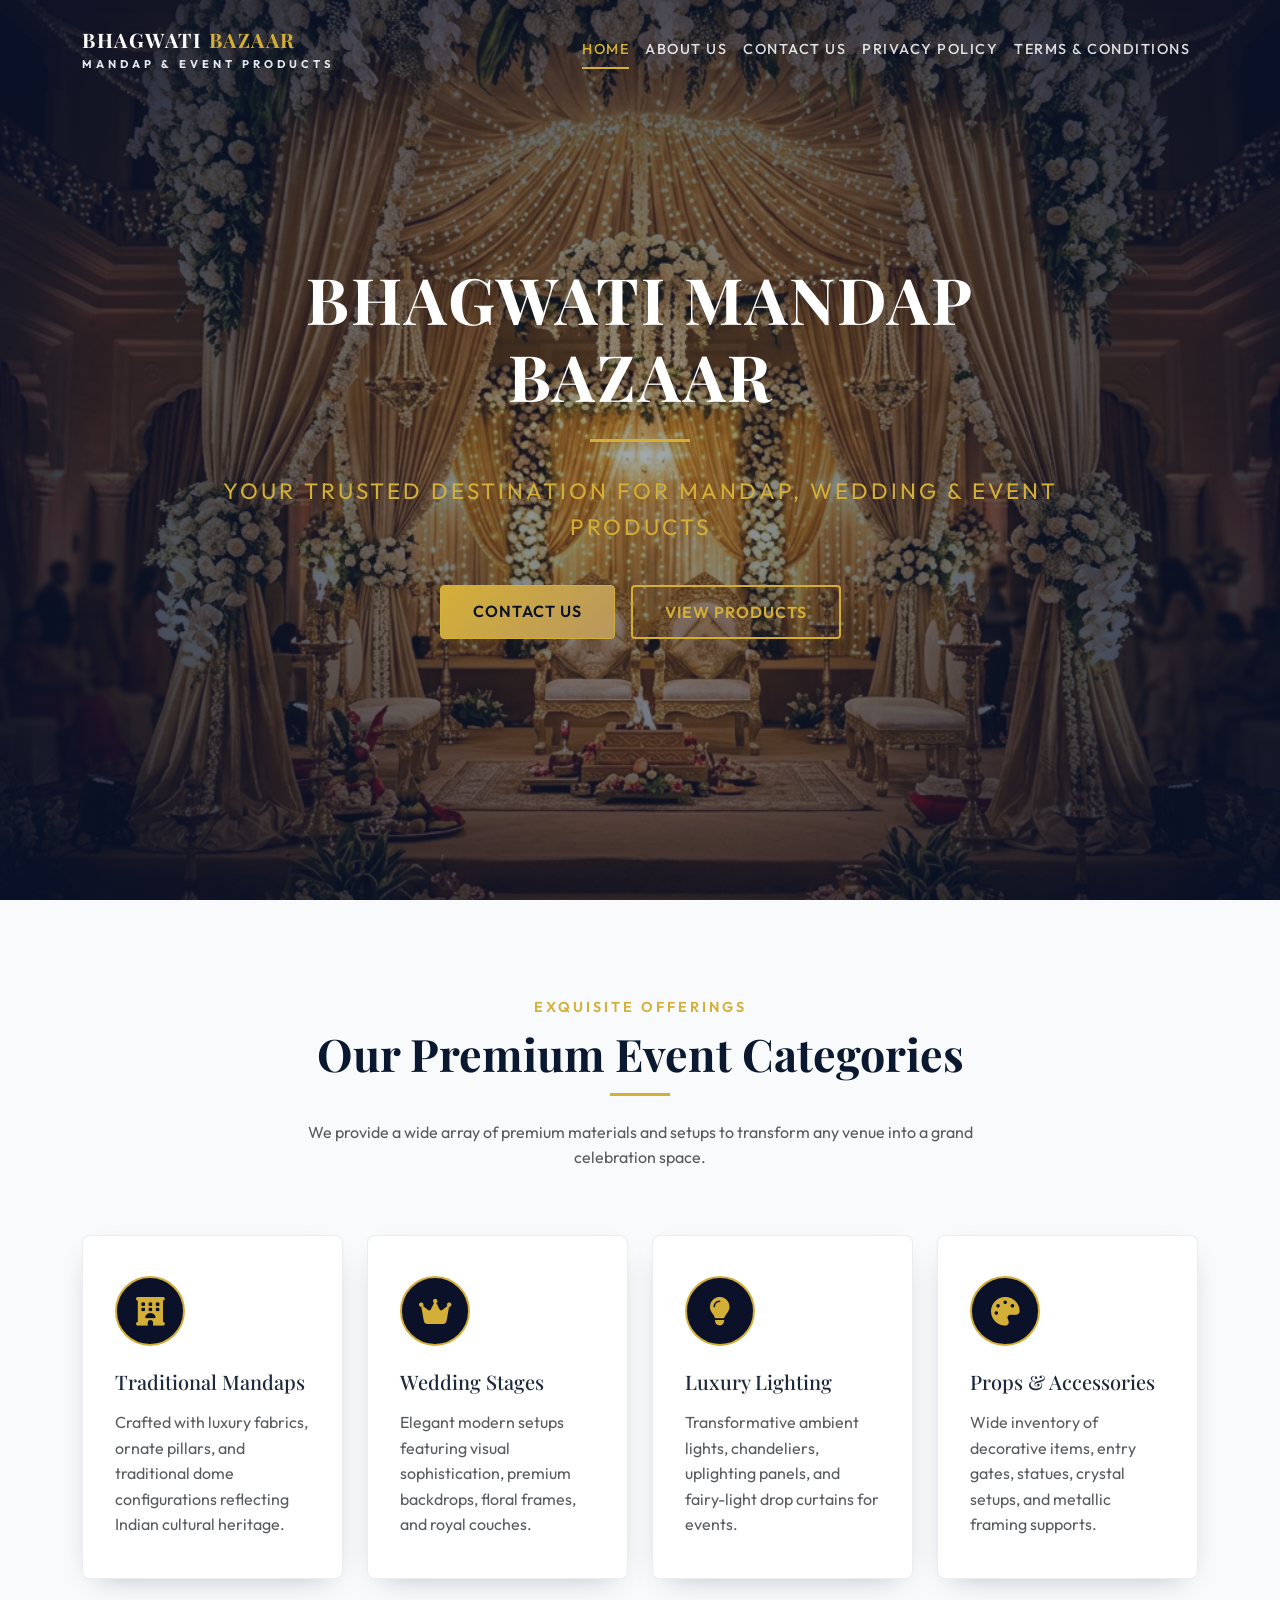
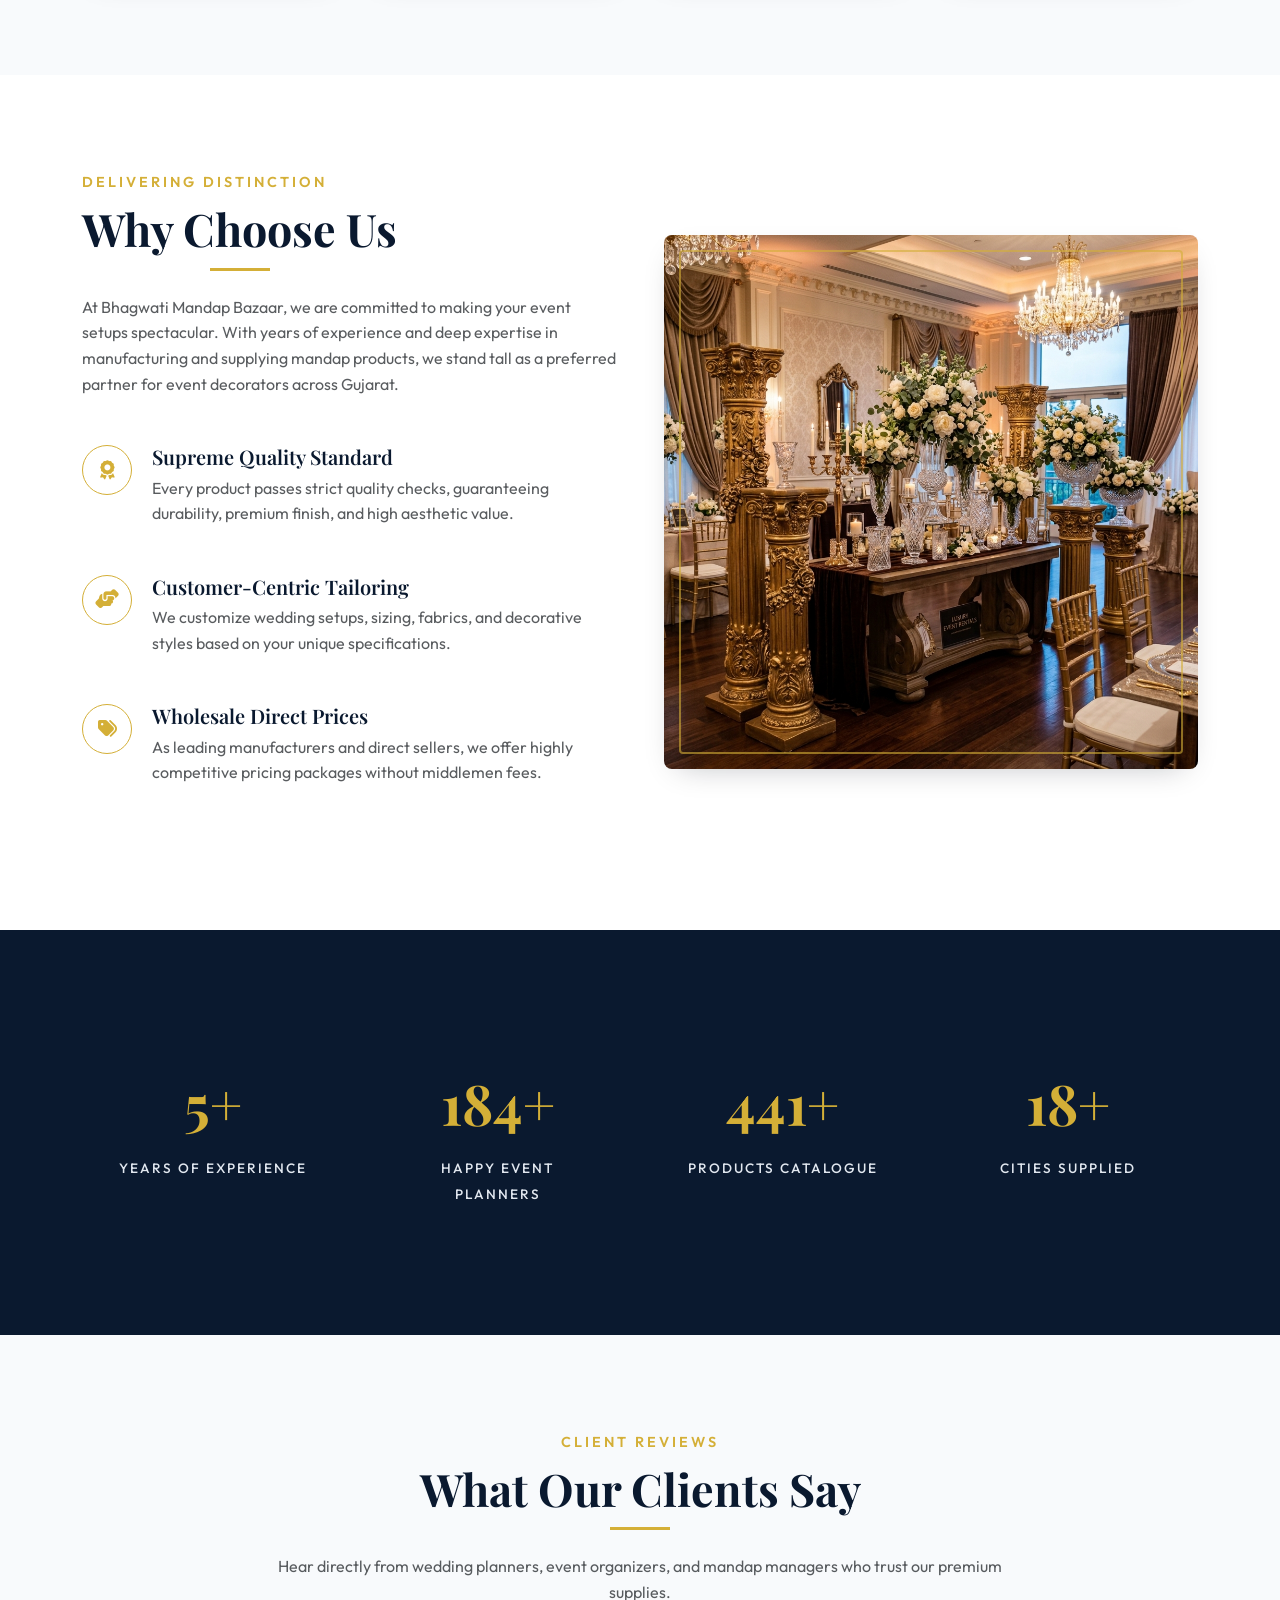
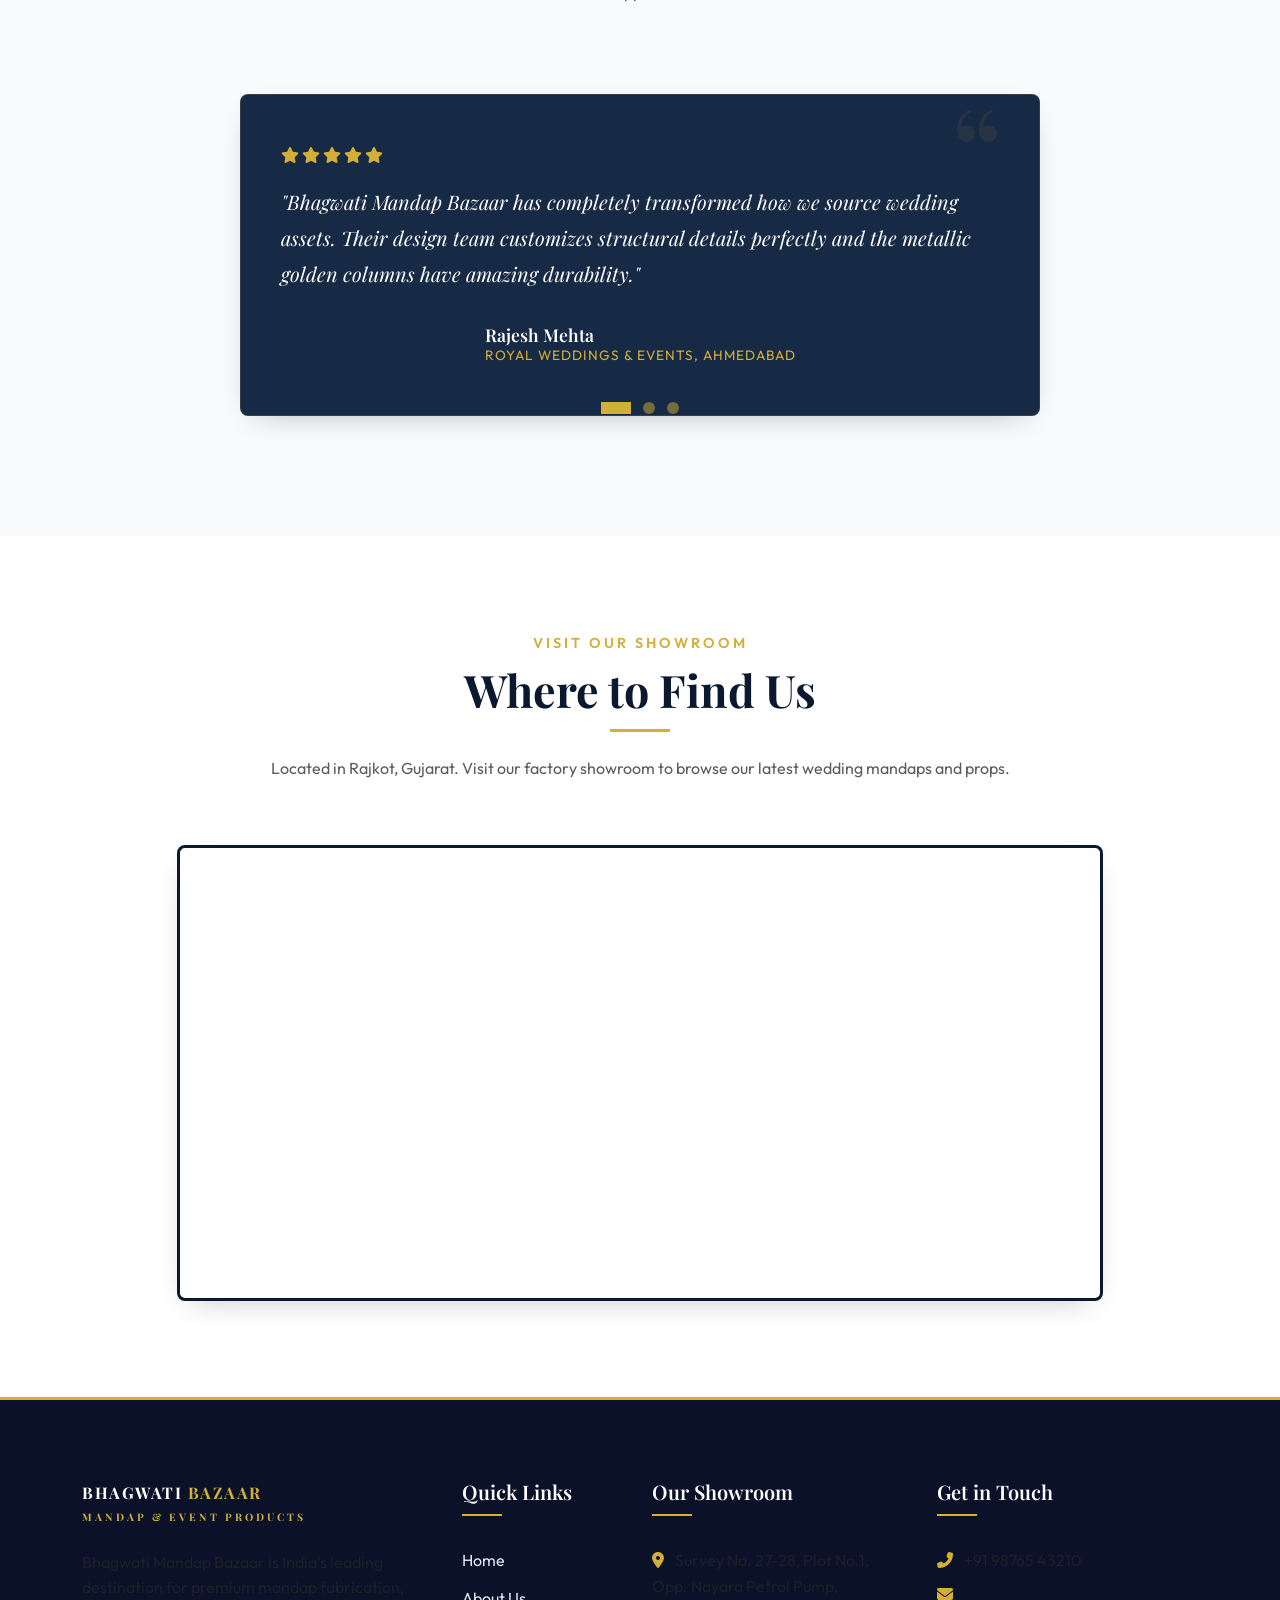
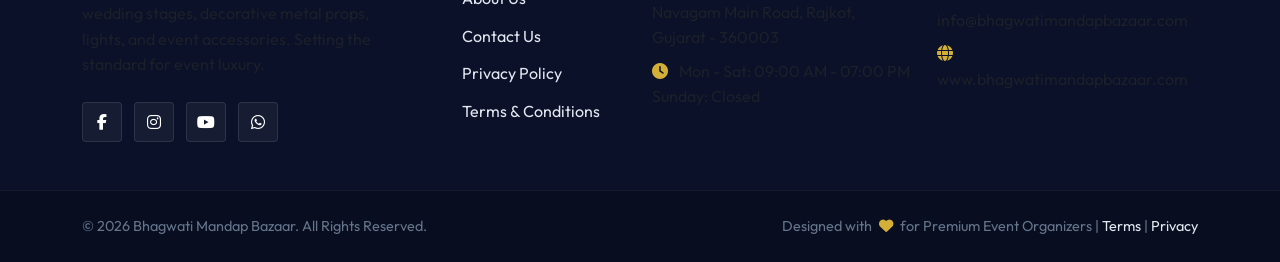
==== bhagwati mandap bazaar/index.html @ b81b3d20 "Add files via upload" ====
<!DOCTYPE html>
<html lang="en">
<head>
    <meta charset="UTF-8">
    <meta name="viewport" content="width=device-width, initial-scale=1.0">
    <title>Bhagwati Mandap Bazaar | Premium Wedding & Event Products</title>
    <meta name="description" content="Bhagwati Mandap Bazaar is your trusted destination in Rajkot, Gujarat for premium traditional mandaps, wedding decoration items, stages, lights, and event props.">
    <meta name="keywords" content="Bhagwati Mandap Bazaar, Wedding Mandap Rajkot, Event Decoration Products, Wedding Props Wholesale, Mandap Bazaar Rajkot">
    
    <!-- Open Graph / Facebook -->
    <meta property="og:type" content="website">
    <meta property="og:url" content="https://bhagwatimandapbazaar.com/">
    <meta property="og:title" content="Bhagwati Mandap Bazaar | Premium Wedding & Event Products">
    <meta property="og:description" content="Explore high-quality mandap setups, decorative event props, and lights. Delivering trust and luxury event equipment since 2011.">
    <meta property="og:image" content="images/hero-bg.png">

    <!-- Twitter -->
    <meta property="twitter:card" content="summary_large_image">
    <meta property="twitter:title" content="Bhagwati Mandap Bazaar | Premium Wedding & Event Products">
    <meta property="twitter:description" content="Explore high-quality mandap setups, decorative event props, and lights. Delivering trust and luxury event equipment.">
    <meta property="twitter:image" content="images/hero-bg.png">

    <!-- Bootstrap 5 CSS -->
    <link href="https://cdn.jsdelivr.net/npm/bootstrap@5.3.2/dist/css/bootstrap.min.css" rel="stylesheet">
    <!-- Font Awesome Icons -->
    <link href="https://cdnjs.cloudflare.com/ajax/libs/font-awesome/6.4.2/css/all.min.css" rel="stylesheet">
    <!-- Custom CSS -->
    <link href="css/style.css" rel="stylesheet">
</head>
<body>

    <!-- Header Navigation -->
    <nav class="navbar navbar-expand-lg navbar-dark fixed-top">
        <div class="container">
            <a class="navbar-brand" href="index.html">
                BHAGWATI<span> BAZAAR</span>
                <span class="logo-sub">Mandap & Event Products</span>
            </a>
            <button class="navbar-toggler" type="button" data-bs-toggle="collapse" data-bs-target="#mainNavbar" aria-controls="mainNavbar" aria-expanded="false" aria-label="Toggle navigation">
                <span class="navbar-toggler-icon"></span>
            </button>
            <div class="collapse navbar-collapse" id="mainNavbar">
                <ul class="navbar-nav ms-auto mb-2 mb-lg-0">
                    <li class="nav-item">
                        <a class="nav-link active" href="index.html">Home</a>
                    </li>
                    <li class="nav-item">
                        <a class="nav-link" href="about.html">About Us</a>
                    </li>
                    <li class="nav-item">
                        <a class="nav-link" href="contact.html">Contact Us</a>
                    </li>
                    <li class="nav-item">
                        <a class="nav-link" href="privacy-policy.html">Privacy Policy</a>
                    </li>
                    <li class="nav-item">
                        <a class="nav-link" href="terms.html">Terms & Conditions</a>
                    </li>
                </ul>
            </div>
        </div>
    </nav>

    <!-- Hero Banner Section -->
    <section class="hero-section text-center text-white">
        <div class="hero-overlay"></div>
        <div class="container">
            <div class="row justify-content-center">
                <div class="col-lg-10 animate-on-scroll">
                    <h1 class="hero-title">BHAGWATI MANDAP BAZAAR</h1>
                    <div class="hero-divider"></div>
                    <p class="hero-subtitle">Your Trusted Destination for Mandap, Wedding & Event Products</p>
                    <div class="d-flex flex-column flex-sm-row justify-content-center gap-3">
                        <a href="contact.html" class="btn btn-gold">CONTACT US</a>
                        <a href="#features" class="btn btn-outline-gold">VIEW PRODUCTS</a>
                    </div>
                </div>
            </div>
        </div>
    </section>

    <!-- Features Section -->
    <section id="features" class="py-5 bg-light-custom">
        <div class="container py-5">
            <div class="text-center section-title-wrapper animate-on-scroll">
                <span class="section-subtitle">Exquisite Offerings</span>
                <h2 class="section-title">Our Premium Event Categories</h2>
                <p class="text-muted col-md-8 mx-auto mt-2">We provide a wide array of premium materials and setups to transform any venue into a grand celebration space.</p>
            </div>
            
            <div class="row g-4">
                <div class="col-md-6 col-lg-3 animate-on-scroll delay-100">
                    <div class="premium-card">
                        <div class="card-icon">
                            <i class="fa-solid fa-hotel"></i>
                        </div>
                        <h4 class="h5 mb-3 text-navy-deep">Traditional Mandaps</h4>
                        <p class="text-muted mb-0">Crafted with luxury fabrics, ornate pillars, and traditional dome configurations reflecting Indian cultural heritage.</p>
                    </div>
                </div>
                <div class="col-md-6 col-lg-3 animate-on-scroll delay-200">
                    <div class="premium-card">
                        <div class="card-icon">
                            <i class="fa-solid fa-crown"></i>
                        </div>
                        <h4 class="h5 mb-3 text-navy-deep">Wedding Stages</h4>
                        <p class="text-muted mb-0">Elegant modern setups featuring visual sophistication, premium backdrops, floral frames, and royal couches.</p>
                    </div>
                </div>
                <div class="col-md-6 col-lg-3 animate-on-scroll delay-300">
                    <div class="premium-card">
                        <div class="card-icon">
                            <i class="fa-solid fa-lightbulb"></i>
                        </div>
                        <h4 class="h5 mb-3 text-navy-deep">Luxury Lighting</h4>
                        <p class="text-muted mb-0">Transformative ambient lights, chandeliers, uplighting panels, and fairy-light drop curtains for events.</p>
                    </div>
                </div>
                <div class="col-md-6 col-lg-3 animate-on-scroll delay-400">
                    <div class="premium-card">
                        <div class="card-icon">
                            <i class="fa-solid fa-palette"></i>
                        </div>
                        <h4 class="h5 mb-3 text-navy-deep">Props & Accessories</h4>
                        <p class="text-muted mb-0">Wide inventory of decorative items, entry gates, statues, crystal setups, and metallic framing supports.</p>
                    </div>
                </div>
            </div>
        </div>
    </section>

    <!-- Why Choose Us Section -->
    <section class="py-5 bg-white">
        <div class="container py-5">
            <div class="row align-items-center g-5">
                <div class="col-lg-6 animate-on-scroll">
                    <span class="section-subtitle text-start">Delivering Distinction</span>
                    <h2 class="section-title text-start mb-4">Why Choose Us</h2>
                    <p class="text-muted mb-5">At Bhagwati Mandap Bazaar, we are committed to making your event setups spectacular. With years of experience and deep expertise in manufacturing and supplying mandap products, we stand tall as a preferred partner for event decorators across Gujarat.</p>
                    
                    <div class="why-choose-item">
                        <div class="why-choose-icon">
                            <i class="fa-solid fa-award"></i>
                        </div>
                        <div class="why-choose-text">
                            <h4>Supreme Quality Standard</h4>
                            <p class="text-muted">Every product passes strict quality checks, guaranteeing durability, premium finish, and high aesthetic value.</p>
                        </div>
                    </div>
                    
                    <div class="why-choose-item">
                        <div class="why-choose-icon">
                            <i class="fa-solid fa-handshake-angle"></i>
                        </div>
                        <div class="why-choose-text">
                            <h4>Customer-Centric Tailoring</h4>
                            <p class="text-muted">We customize wedding setups, sizing, fabrics, and decorative styles based on your unique specifications.</p>
                        </div>
                    </div>
                    
                    <div class="why-choose-item">
                        <div class="why-choose-icon">
                            <i class="fa-solid fa-tags"></i>
                        </div>
                        <div class="why-choose-text">
                            <h4>Wholesale Direct Prices</h4>
                            <p class="text-muted">As leading manufacturers and direct sellers, we offer highly competitive pricing packages without middlemen fees.</p>
                        </div>
                    </div>
                </div>
                
                <div class="col-lg-6 animate-on-scroll delay-200">
                    <div class="img-frame">
                        <img src="images/choose-us.png" alt="Premium Event Setup Collection" class="img-fluid w-100">
                    </div>
                </div>
            </div>
        </div>
    </section>

    <!-- Business Highlights Section (Stat Counters) -->
    <section class="bg-navy-deep text-white py-5">
        <div class="container py-5">
            <div class="row g-4 text-center">
                <div class="col-md-3">
                    <div class="stat-box">
                        <span class="stat-number" data-target="15" data-suffix="+">0</span>
                        <span class="stat-label">Years of Experience</span>
                    </div>
                </div>
                <div class="col-md-3">
                    <div class="stat-box">
                        <span class="stat-number" data-target="500" data-suffix="+">0</span>
                        <span class="stat-label">Happy Event Planners</span>
                    </div>
                </div>
                <div class="col-md-3">
                    <div class="stat-box">
                        <span class="stat-number" data-target="1200" data-suffix="+">0</span>
                        <span class="stat-label">Products Catalogue</span>
                    </div>
                </div>
                <div class="col-md-3">
                    <div class="stat-box">
                        <span class="stat-number" data-target="50" data-suffix="+">0</span>
                        <span class="stat-label">Cities Supplied</span>
                    </div>
                </div>
            </div>
        </div>
    </section>

    <!-- Customer Testimonials Section -->
    <section class="py-5 bg-light-custom">
        <div class="container py-5">
            <div class="text-center section-title-wrapper animate-on-scroll">
                <span class="section-subtitle">Client Reviews</span>
                <h2 class="section-title">What Our Clients Say</h2>
                <p class="text-muted col-md-8 mx-auto mt-2">Hear directly from wedding planners, event organizers, and mandap managers who trust our premium supplies.</p>
            </div>

            <!-- Bootstrap Testimonials Carousel -->
            <div id="testimonialCarousel" class="carousel slide animate-on-scroll" data-bs-ride="carousel" data-bs-interval="6000">
                <div class="carousel-inner">
                    <div class="carousel-item active">
                        <div class="testimonial-card">
                            <div class="star-rating">
                                <i class="fas fa-star"></i>
                                <i class="fas fa-star"></i>
                                <i class="fas fa-star"></i>
                                <i class="fas fa-star"></i>
                                <i class="fas fa-star"></i>
                            </div>
                            <p class="testimonial-text">"Bhagwati Mandap Bazaar has completely transformed how we source wedding assets. Their design team customizes structural details perfectly and the metallic golden columns have amazing durability."</p>
                            <div class="testimonial-meta">
                                <div class="testimonial-author">
                                    <h5>Rajesh Mehta</h5>
                                    <span>Royal Weddings & Events, Ahmedabad</span>
                                </div>
                            </div>
                        </div>
                    </div>
                    <div class="carousel-item">
                        <div class="testimonial-card">
                            <div class="star-rating">
                                <i class="fas fa-star"></i>
                                <i class="fas fa-star"></i>
                                <i class="fas fa-star"></i>
                                <i class="fas fa-star"></i>
                                <i class="fas fa-star"></i>
                            </div>
                            <p class="testimonial-text">"High-quality draping fabrics, flawless gold painting on mandap structures, and extremely fair factory-direct wholesale prices. Truly the best event supply house in Rajkot!"</p>
                            <div class="testimonial-meta">
                                <div class="testimonial-author">
                                    <h5>Amit Sanghavi</h5>
                                    <span>Celebrations Decorators, Surat</span>
                                </div>
                            </div>
                        </div>
                    </div>
                    <div class="carousel-item">
                        <div class="testimonial-card">
                            <div class="star-rating">
                                <i class="fas fa-star"></i>
                                <i class="fas fa-star"></i>
                                <i class="fas fa-star"></i>
                                <i class="fas fa-star"></i>
                                <i class="fas fa-star"></i>
                            </div>
                            <p class="testimonial-text">"Their customer support is extremely cooperative. Even with sudden bulk orders during peak wedding seasons, they maintain excellent delivery timelines. Highly recommended."</p>
                            <div class="testimonial-meta">
                                <div class="testimonial-author">
                                    <h5>Priya Sharma</h5>
                                    <span>Vows & Bells Events, Rajkot</span>
                                </div>
                            </div>
                        </div>
                    </div>
                </div>
                <div class="carousel-indicators">
                    <button type="button" data-bs-target="#testimonialCarousel" data-bs-slide-to="0" class="active" aria-current="true" aria-label="Slide 1"></button>
                    <button type="button" data-bs-target="#testimonialCarousel" data-bs-slide-to="1" aria-label="Slide 2"></button>
                    <button type="button" data-bs-target="#testimonialCarousel" data-bs-slide-to="2" aria-label="Slide 3"></button>
                </div>
            </div>
        </div>
    </section>

    <!-- Google Map Section -->
    <section class="py-5 bg-white">
        <div class="container py-5">
            <div class="text-center section-title-wrapper animate-on-scroll">
                <span class="section-subtitle">Visit Our Showroom</span>
                <h2 class="section-title">Where to Find Us</h2>
                <p class="text-muted col-md-8 mx-auto mt-2">Located in Rajkot, Gujarat. Visit our factory showroom to browse our latest wedding mandaps and props.</p>
            </div>
            
            <div class="row justify-content-center">
                <div class="col-lg-10 animate-on-scroll">
                    <div class="map-container">
                        <!-- Real Google Maps Embed centered on Rajkot Navagam area -->
                        <iframe 
                            src="https://www.google.com/maps/embed?pb=!1m18!1m12!1m3!1d3691.037145781358!2d70.82613117596541!3d22.314418642398565!2m3!1f0!2f0!3f0!3m2!1i1024!2i768!4f13.1!3m3!1m2!1s0x3959b58afdb1fd71%3A0xe54d994d50eb6a70!2sNavagam%20Main%20Rd%2C%20Rajkot%2C%20Gujarat!5e0!3m2!1sen!2sin!4v1716124500000!5m2!1sen!2sin" 
                            width="100%" 
                            height="450" 
                            style="border:0; display:block;" 
                            allowfullscreen="" 
                            loading="lazy" 
                            referrerpolicy="no-referrer-when-downgrade">
                        </iframe>
                    </div>
                </div>
            </div>
        </div>
    </section>

    <!-- Footer -->
    <footer class="footer">
        <div class="footer-top">
            <div class="container">
                <div class="row g-4">
                    <div class="col-lg-4 col-md-6">
                        <a class="navbar-brand footer-brand text-white mb-3 d-inline-block" href="index.html">
                            BHAGWATI<span> BAZAAR</span>
                            <span class="footer-logo-sub">Mandap & Event Products</span>
                        </a>
                        <p class="text-muted pe-lg-4 mt-2">Bhagwati Mandap Bazaar is India's leading destination for premium mandap fabrication, wedding stages, decorative metal props, lights, and event accessories. Setting the standard for event luxury.</p>
                        <div class="footer-social-icons">
                            <a href="#" class="footer-social-icon"><i class="fab fa-facebook-f"></i></a>
                            <a href="#" class="footer-social-icon"><i class="fab fa-instagram"></i></a>
                            <a href="#" class="footer-social-icon"><i class="fab fa-youtube"></i></a>
                            <a href="#" class="footer-social-icon"><i class="fab fa-whatsapp"></i></a>
                        </div>
                    </div>
                    
                    <div class="col-lg-2 col-md-6">
                        <h5 class="text-white">Quick Links</h5>
                        <ul class="footer-links">
                            <li><a href="index.html">Home</a></li>
                            <li><a href="about.html">About Us</a></li>
                            <li><a href="contact.html">Contact Us</a></li>
                            <li><a href="privacy-policy.html">Privacy Policy</a></li>
                            <li><a href="terms.html">Terms & Conditions</a></li>
                        </ul>
                    </div>
                    
                    <div class="col-lg-3 col-md-6">
                        <h5 class="text-white">Our Showroom</h5>
                        <p class="text-muted mb-2">
                            <i class="fas fa-map-marker-alt text-gold me-2"></i>
                            Survey No. 27-28, Plot No.1,<br>
                            Opp. Nayara Petrol Pump,<br>
                            Navagam Main Road, Rajkot,<br>
                            Gujarat - 360003
                        </p>
                        <p class="text-muted">
                            <i class="fas fa-clock text-gold me-2"></i>
                            Mon - Sat: 09:00 AM - 07:00 PM<br>
                            Sunday: Closed
                        </p>
                    </div>
                    
                    <div class="col-lg-3 col-md-6">
                        <h5 class="text-white">Get in Touch</h5>
                        <p class="text-muted mb-2">
                            <i class="fas fa-phone-alt text-gold me-2"></i>
                            <a href="tel:+919876543210" class="text-muted text-decoration-none">+91 98765 43210</a>
                        </p>
                        <p class="text-muted mb-2">
                            <i class="fas fa-envelope text-gold me-2"></i>
                            <a href="mailto:info@bhagwatimandapbazaar.com" class="text-muted text-decoration-none">info@bhagwatimandapbazaar.com</a>
                        </p>
                        <p class="text-muted">
                            <i class="fas fa-globe text-gold me-2"></i>
                            <a href="https://bhagwatimandapbazaar.com" class="text-muted text-decoration-none">www.bhagwatimandapbazaar.com</a>
                        </p>
                    </div>
                </div>
            </div>
        </div>
        
        <div class="footer-bottom">
            <div class="container text-center">
                <div class="row align-items-center">
                    <div class="col-md-6 text-md-start mb-3 mb-md-0">
                        <p>&copy; 2026 Bhagwati Mandap Bazaar. All Rights Reserved.</p>
                    </div>
                    <div class="col-md-6 text-md-end">
                        <p>Designed with <i class="fas fa-heart text-gold mx-1"></i> for Premium Event Organizers | <a href="terms.html">Terms</a> | <a href="privacy-policy.html">Privacy</a></p>
                    </div>
                </div>
            </div>
        </div>
    </footer>

    <!-- Bootstrap Bundle with Popper JS -->
    <script src="https://cdn.jsdelivr.net/npm/bootstrap@5.3.2/dist/js/bootstrap.bundle.min.js"></script>
    <!-- Custom Script -->
    <script src="js/script.js"></script>
</body>
</html>
---- bhagwati mandap bazaar/css/style.css ----
/* 
   Bhagwati Mandap Bazaar - Custom Stylesheet
   Color Palette: White, Deep Navy Blue (#0A192F), and Gold (#D4AF37)
*/

@import url('https://fonts.googleapis.com/css2?family=Outfit:wght@300;400;500;600;700&family=Playfair+Display:ital,wght@0,400;0,600;0,700;1,400&display=swap');

:root {
    --navy-dark: #0A1128;
    --navy-deep: #0A192F;
    --navy-medium: #172A45;
    --navy-light: #3066BE;
    --gold-primary: #D4AF37;
    --gold-dark: #B8975E;
    --gold-light: #F3E5AB;
    --white: #FFFFFF;
    --light-bg: #F8FAFC;
    --text-dark: #1E293B;
    --text-muted: #64748B;
    --text-light: #E2E8F0;
    --font-heading: 'Playfair Display', serif;
    --font-body: 'Outfit', sans-serif;
    --transition-smooth: all 0.4s cubic-bezier(0.16, 1, 0.3, 1);
    --shadow-premium: 0 10px 30px -15px rgba(2, 12, 27, 0.3);
    --shadow-premium-hover: 0 20px 40px -15px rgba(212, 175, 55, 0.2);
}

/* Core Settings */
html {
    scroll-behavior: smooth;
    overflow-x: hidden;
}

body {
    font-family: var(--font-body);
    color: var(--text-dark);
    background-color: var(--white);
    line-height: 1.6;
    overflow-x: hidden;
}

h1, h2, h3, h4, h5, h6 {
    font-family: var(--font-heading);
    font-weight: 600;
    color: var(--navy-deep);
}

/* Custom Scrollbar */
::-webkit-scrollbar {
    width: 8px;
}
::-webkit-scrollbar-track {
    background: var(--navy-dark);
}
::-webkit-scrollbar-thumb {
    background: var(--gold-primary);
    border-radius: 4px;
}
::-webkit-scrollbar-thumb:hover {
    background: var(--gold-dark);
}

/* Selection Color */
::selection {
    background-color: var(--gold-primary);
    color: var(--navy-dark);
}

/* Base Typography Extensions */
.text-gold {
    color: var(--gold-primary) !important;
}

.bg-navy-deep {
    background-color: var(--navy-deep) !important;
}

.bg-navy-dark {
    background-color: var(--navy-dark) !important;
}

.bg-light-custom {
    background-color: var(--light-bg) !important;
}

/* Buttons */
.btn-gold {
    background: linear-gradient(135deg, var(--gold-primary), var(--gold-dark));
    color: var(--navy-dark) !important;
    font-family: var(--font-body);
    font-weight: 600;
    letter-spacing: 1px;
    padding: 0.8rem 2rem;
    border: 1px solid var(--gold-primary);
    border-radius: 4px;
    transition: var(--transition-smooth);
    position: relative;
    overflow: hidden;
    z-index: 1;
}

.btn-gold::before {
    content: '';
    position: absolute;
    top: 0;
    left: 0;
    width: 100%;
    height: 100%;
    background: linear-gradient(135deg, var(--gold-dark), var(--gold-primary));
    opacity: 0;
    z-index: -1;
    transition: var(--transition-smooth);
}

.btn-gold:hover {
    transform: translateY(-3px);
    box-shadow: 0 10px 20px rgba(212, 175, 55, 0.3);
    color: var(--navy-dark) !important;
}

.btn-gold:hover::before {
    opacity: 1;
}

.btn-outline-gold {
    background: transparent;
    color: var(--gold-primary) !important;
    font-family: var(--font-body);
    font-weight: 600;
    letter-spacing: 1px;
    padding: 0.8rem 2rem;
    border: 2px solid var(--gold-primary);
    border-radius: 4px;
    transition: var(--transition-smooth);
}

.btn-outline-gold:hover {
    background: var(--gold-primary);
    color: var(--navy-dark) !important;
    transform: translateY(-3px);
    box-shadow: 0 10px 20px rgba(212, 175, 55, 0.2);
}

/* Navigation Style */
.navbar {
    transition: var(--transition-smooth);
    padding: 1.2rem 0;
    background-color: transparent;
}

.navbar.navbar-scrolled {
    background-color: var(--navy-dark);
    padding: 0.8rem 0;
    box-shadow: 0 5px 25px rgba(0, 0, 0, 0.3);
    border-bottom: 2px solid var(--gold-primary);
}

.navbar-brand {
    font-family: var(--font-heading);
    font-weight: 700;
    letter-spacing: 1.5px;
    transition: var(--transition-smooth);
}

.navbar-brand span {
    color: var(--gold-primary);
}

.navbar-brand .logo-sub {
    font-family: var(--font-body);
    font-size: 0.7rem;
    text-transform: uppercase;
    letter-spacing: 4px;
    display: block;
    color: var(--text-light);
}

.nav-link {
    font-family: var(--font-body);
    font-weight: 500;
    color: var(--white) !important;
    text-transform: uppercase;
    font-size: 0.9rem;
    letter-spacing: 1.5px;
    margin: 0 0.5rem;
    padding: 0.5rem 0 !important;
    position: relative;
    transition: var(--transition-smooth);
    opacity: 0.85;
}

.nav-link:hover, .nav-link.active {
    color: var(--gold-primary) !important;
    opacity: 1;
}

.nav-link::after {
    content: '';
    position: absolute;
    bottom: 0;
    left: 0;
    width: 0;
    height: 2px;
    background-color: var(--gold-primary);
    transition: var(--transition-smooth);
}

.nav-link:hover::after, .nav-link.active::after {
    width: 100%;
}

.navbar-toggler {
    border-color: rgba(214, 175, 55, 0.5);
    padding: 0.4rem 0.6rem;
}

.navbar-toggler:focus {
    box-shadow: 0 0 0 0.25rem rgba(214, 175, 55, 0.25);
}

.navbar-toggler-icon {
    background-image: url("data:image/svg+xml,%3csvg xmlns='http://www.w3.org/2000/svg' viewBox='0 0 30 30'%3e%3cpath stroke='rgba(212, 175, 55, 1)' stroke-width='2' stroke-linecap='round' stroke-miterlimit='10' d='M4 7h22M4 15h22M4 23h22'/%3e%3c/svg%3e");
}

/* Hero Section */
.hero-section {
    position: relative;
    min-height: 100vh;
    display: flex;
    align-items: center;
    justify-content: center;
    background-color: var(--navy-dark);
    overflow: hidden;
    padding: 120px 0;
    z-index: 1;
}

.hero-overlay {
    position: absolute;
    top: 0;
    left: 0;
    width: 100%;
    height: 100%;
    background: radial-gradient(circle, rgba(23, 42, 69, 0.4) 0%, rgba(10, 17, 40, 0.95) 100%),
                url('../images/hero-bg.png') no-repeat center center / cover;
    z-index: -1;
}

.hero-title {
    font-size: clamp(2.5rem, 5vw, 4.5rem);
    font-weight: 700;
    color: var(--white);
    letter-spacing: 2px;
    margin-bottom: 1.5rem;
    line-height: 1.2;
}

.hero-subtitle {
    font-family: var(--font-body);
    font-size: clamp(1rem, 2vw, 1.4rem);
    color: var(--gold-primary);
    font-weight: 400;
    letter-spacing: 3px;
    text-transform: uppercase;
    margin-bottom: 2.5rem;
}

.hero-divider {
    width: 100px;
    height: 3px;
    background-color: var(--gold-primary);
    margin: 1.5rem auto 2rem;
}

/* Page Header Sections (Sub-pages) */
.page-header {
    background: linear-gradient(135deg, var(--navy-dark) 0%, var(--navy-deep) 100%);
    border-bottom: 3px solid var(--gold-primary);
    padding: 150px 0 80px;
    position: relative;
    overflow: hidden;
}

.page-header::before {
    content: '';
    position: absolute;
    width: 300px;
    height: 300px;
    background: radial-gradient(circle, rgba(212, 175, 55, 0.05) 0%, transparent 70%);
    top: -50px;
    right: -50px;
    pointer-events: none;
}

.page-header h1 {
    color: var(--white);
    font-size: 3rem;
    margin-bottom: 0.5rem;
}

.page-header .breadcrumb {
    margin-bottom: 0;
}

.page-header .breadcrumb-item {
    font-family: var(--font-body);
    font-size: 0.9rem;
    text-transform: uppercase;
    letter-spacing: 1px;
}

.page-header .breadcrumb-item a {
    color: var(--gold-primary);
    text-decoration: none;
    transition: var(--transition-smooth);
}

.page-header .breadcrumb-item a:hover {
    color: var(--white);
}

.page-header .breadcrumb-item.active {
    color: var(--text-light);
}

.page-header .breadcrumb-item + .breadcrumb-item::before {
    color: rgba(212, 175, 55, 0.5);
}

/* General Section Headings */
.section-title-wrapper {
    margin-bottom: 4rem;
    position: relative;
}

.section-subtitle {
    font-family: var(--font-body);
    color: var(--gold-primary);
    text-transform: uppercase;
    letter-spacing: 3px;
    font-size: 0.9rem;
    font-weight: 600;
    margin-bottom: 0.5rem;
    display: block;
}

.section-title {
    font-size: clamp(2rem, 3.5vw, 2.8rem);
    font-weight: 700;
    margin-bottom: 1rem;
    position: relative;
    display: inline-block;
}

.section-title::after {
    content: '';
    display: block;
    width: 60px;
    height: 3px;
    background-color: var(--gold-primary);
    margin: 0.75rem auto 0;
}

/* Cards & Premium Grid Items */
.premium-card {
    background: var(--white);
    border: 1px solid rgba(10, 25, 47, 0.08);
    border-radius: 8px;
    padding: 2.5rem 2rem;
    box-shadow: var(--shadow-premium);
    transition: var(--transition-smooth);
    height: 100%;
    position: relative;
    overflow: hidden;
}

.premium-card::before {
    content: '';
    position: absolute;
    top: 0;
    left: 0;
    width: 4px;
    height: 0;
    background-color: var(--gold-primary);
    transition: var(--transition-smooth);
}

.premium-card:hover {
    transform: translateY(-10px);
    box-shadow: var(--shadow-premium-hover);
    border-color: rgba(212, 175, 55, 0.2);
}

.premium-card:hover::before {
    height: 100%;
}

.card-icon {
    width: 70px;
    height: 70px;
    background-color: var(--navy-dark);
    border-radius: 50%;
    display: flex;
    align-items: center;
    justify-content: center;
    margin-bottom: 1.5rem;
    font-size: 1.8rem;
    color: var(--gold-primary);
    border: 2px solid var(--gold-primary);
    transition: var(--transition-smooth);
}

.premium-card:hover .card-icon {
    background-color: var(--gold-primary);
    color: var(--navy-dark);
    transform: rotate(360deg);
}

/* Why Choose Us Split Component */
.why-choose-item {
    display: flex;
    align-items: flex-start;
    margin-bottom: 2rem;
}

.why-choose-icon {
    width: 50px;
    height: 50px;
    min-width: 50px;
    background: transparent;
    border: 1.5px solid var(--gold-primary);
    border-radius: 50%;
    display: flex;
    align-items: center;
    justify-content: center;
    color: var(--gold-primary);
    font-size: 1.2rem;
    margin-right: 1.25rem;
    transition: var(--transition-smooth);
}

.why-choose-item:hover .why-choose-icon {
    background-color: var(--gold-primary);
    color: var(--navy-dark);
    box-shadow: 0 0 15px rgba(212, 175, 55, 0.4);
}

.why-choose-text h4 {
    font-size: 1.25rem;
    margin-bottom: 0.4rem;
    color: var(--navy-deep);
}

.img-frame {
    position: relative;
    border-radius: 8px;
    overflow: hidden;
    box-shadow: var(--shadow-premium);
}

.img-frame::after {
    content: '';
    position: absolute;
    top: 15px;
    left: 15px;
    right: 15px;
    bottom: 15px;
    border: 2px solid var(--gold-primary);
    border-radius: 4px;
    pointer-events: none;
    z-index: 2;
    transition: var(--transition-smooth);
    opacity: 0.6;
}

.img-frame:hover::after {
    top: 8px;
    left: 8px;
    right: 8px;
    bottom: 8px;
    opacity: 1;
}

.img-frame img {
    transition: var(--transition-smooth);
}

.img-frame:hover img {
    transform: scale(1.08);
}

/* Stats Counter Section */
.stat-box {
    text-align: center;
    padding: 2rem;
    position: relative;
}

.stat-number {
    font-family: var(--font-heading);
    font-size: 3.5rem;
    font-weight: 700;
    color: var(--gold-primary);
    margin-bottom: 0.5rem;
    display: block;
}

.stat-label {
    font-family: var(--font-body);
    text-transform: uppercase;
    letter-spacing: 2px;
    font-size: 0.85rem;
    color: var(--text-light);
    font-weight: 500;
}

/* Testimonial Styles */
.testimonial-card {
    background: var(--navy-medium);
    border: 1px solid rgba(212, 175, 55, 0.15);
    border-radius: 8px;
    padding: 3rem 2.5rem;
    position: relative;
    margin: 1.5rem auto;
    max-width: 800px;
    color: var(--text-light);
    box-shadow: var(--shadow-premium);
}

.testimonial-card::after {
    content: '\201C';
    position: absolute;
    top: -10px;
    right: 35px;
    font-family: var(--font-heading);
    font-size: 8rem;
    color: rgba(212, 175, 55, 0.08);
    line-height: 1;
}

.testimonial-text {
    font-family: var(--font-heading);
    font-style: italic;
    font-size: 1.25rem;
    line-height: 1.8;
    margin-bottom: 2rem;
    color: var(--white);
}

.testimonial-meta {
    display: flex;
    align-items: center;
    justify-content: center;
}

.testimonial-avatar {
    width: 60px;
    height: 60px;
    border-radius: 50%;
    border: 2px solid var(--gold-primary);
    margin-right: 1rem;
    object-fit: cover;
}

.testimonial-author h5 {
    color: var(--white);
    margin: 0;
    font-size: 1.1rem;
    font-weight: 600;
    text-align: left;
}

.testimonial-author span {
    color: var(--gold-primary);
    font-size: 0.85rem;
    text-transform: uppercase;
    letter-spacing: 1px;
    display: block;
    text-align: left;
}

.carousel-indicators [data-bs-target] {
    background-color: var(--gold-primary);
    width: 12px;
    height: 12px;
    border-radius: 50%;
    margin: 0 6px;
    opacity: 0.5;
}

.carousel-indicators .active {
    opacity: 1;
    width: 30px;
    border-radius: 10px;
}

.star-rating {
    color: var(--gold-primary);
    margin-bottom: 1rem;
    font-size: 1rem;
}

/* Contact Info Details & Maps */
.contact-info-card {
    background: var(--navy-dark);
    color: var(--white);
    padding: 3rem;
    border-radius: 8px;
    border-bottom: 4px solid var(--gold-primary);
    height: 100%;
}

.contact-info-item {
    display: flex;
    margin-bottom: 2rem;
}

.contact-info-icon {
    width: 45px;
    height: 45px;
    background-color: rgba(212, 175, 55, 0.1);
    border: 1px solid var(--gold-primary);
    border-radius: 4px;
    display: flex;
    align-items: center;
    justify-content: center;
    color: var(--gold-primary);
    font-size: 1.2rem;
    margin-right: 1.25rem;
    min-width: 45px;
}

.contact-info-details h5 {
    color: var(--white);
    font-size: 1.1rem;
    margin-bottom: 0.3rem;
}

.contact-info-details p, .contact-info-details a {
    color: var(--text-light);
    margin-bottom: 0;
    text-decoration: none;
    transition: var(--transition-smooth);
}

.contact-info-details a:hover {
    color: var(--gold-primary);
}

/* Contact Form CSS */
.contact-form-wrapper {
    background: var(--white);
    padding: 3rem;
    border-radius: 8px;
    box-shadow: var(--shadow-premium);
    border: 1px solid rgba(10, 25, 47, 0.05);
}

.form-group {
    margin-bottom: 1.5rem;
}

.form-label {
    font-family: var(--font-body);
    font-weight: 500;
    color: var(--navy-deep);
    font-size: 0.9rem;
    margin-bottom: 0.5rem;
}

.form-control {
    background-color: var(--light-bg);
    border: 1px solid rgba(10, 25, 47, 0.1);
    border-radius: 4px;
    padding: 0.8rem 1rem;
    font-family: var(--font-body);
    color: var(--navy-dark);
    transition: var(--transition-smooth);
}

.form-control:focus {
    background-color: var(--white);
    border-color: var(--gold-primary);
    box-shadow: 0 0 10px rgba(212, 175, 55, 0.15);
    color: var(--navy-dark);
}

textarea.form-control {
    resize: none;
}

/* Timeline Layout (About Us) */
.timeline {
    position: relative;
    max-width: 1200px;
    margin: 0 auto;
    padding: 4rem 0;
}

.timeline::after {
    content: '';
    position: absolute;
    width: 2px;
    background-color: rgba(212, 175, 55, 0.3);
    top: 0;
    bottom: 0;
    left: 50%;
    margin-left: -1px;
}

@media (max-width: 768px) {
    .timeline::after {
        left: 31px;
    }
}

.timeline-container {
    padding: 10px 40px;
    position: relative;
    background-color: inherit;
    width: 50%;
}

@media (max-width: 768px) {
    .timeline-container {
        width: 100%;
        padding-left: 70px;
        padding-right: 25px;
    }
}

.timeline-container::after {
    content: '';
    position: absolute;
    width: 20px;
    height: 20px;
    right: -10px;
    background-color: var(--white);
    border: 4px solid var(--gold-primary);
    top: 15px;
    border-radius: 50%;
    z-index: 1;
    transition: var(--transition-smooth);
}

@media (max-width: 768px) {
    .timeline-container::after {
        left: 21px;
        right: auto;
    }
}

.timeline-left {
    left: 0;
}

.timeline-right {
    left: 50%;
}

@media (max-width: 768px) {
    .timeline-right {
        left: 0%;
    }
}

.timeline-left::after {
    right: -10px;
}

.timeline-right::after {
    left: -10px;
}

.timeline-content {
    padding: 2rem;
    background-color: var(--white);
    position: relative;
    border-radius: 6px;
    box-shadow: var(--shadow-premium);
    border-top: 3px solid var(--gold-primary);
}

.timeline-date {
    font-weight: 700;
    color: var(--gold-primary);
    font-size: 1.2rem;
    margin-bottom: 0.5rem;
    display: block;
}

/* Footer Section */
.footer {
    background-color: var(--navy-dark);
    color: var(--text-light);
    border-top: 3px solid var(--gold-primary);
    font-family: var(--font-body);
}

.footer-top {
    padding: 5rem 0 3rem;
}

.footer h5 {
    color: var(--white);
    font-size: 1.25rem;
    margin-bottom: 2rem;
    position: relative;
    padding-bottom: 0.75rem;
}

.footer h5::after {
    content: '';
    position: absolute;
    left: 0;
    bottom: 0;
    width: 40px;
    height: 2px;
    background-color: var(--gold-primary);
}

.footer-brand span {
    color: var(--gold-primary);
}

.footer-logo-sub {
    font-size: 0.65rem;
    text-transform: uppercase;
    letter-spacing: 3px;
    display: block;
    color: var(--text-muted);
    margin-top: 0.2rem;
}

.footer-links {
    list-style: none;
    padding: 0;
    margin: 0;
}

.footer-links li {
    margin-bottom: 0.75rem;
}

.footer-links a {
    color: var(--text-light);
    text-decoration: none;
    transition: var(--transition-smooth);
    display: inline-block;
}

.footer-links a:hover {
    color: var(--gold-primary);
    transform: translateX(5px);
}

.footer-social-icons {
    display: flex;
    gap: 0.75rem;
    margin-top: 1.5rem;
}

.footer-social-icon {
    width: 40px;
    height: 40px;
    background-color: rgba(255, 255, 255, 0.05);
    border: 1px solid rgba(255, 255, 255, 0.1);
    color: var(--white);
    border-radius: 4px;
    display: flex;
    align-items: center;
    justify-content: center;
    text-decoration: none;
    transition: var(--transition-smooth);
}

.footer-social-icon:hover {
    background-color: var(--gold-primary);
    color: var(--navy-dark) !important;
    border-color: var(--gold-primary);
    transform: translateY(-3px);
}

.footer-bottom {
    background-color: rgba(0, 0, 0, 0.2);
    padding: 1.5rem 0;
    border-top: 1px solid rgba(255, 255, 255, 0.05);
}

.footer-bottom p {
    margin-bottom: 0;
    font-size: 0.9rem;
    color: var(--text-muted);
}

.footer-bottom a {
    color: var(--text-light);
    text-decoration: none;
}

.footer-bottom a:hover {
    color: var(--gold-primary);
}

/* Animations */
.animate-on-scroll {
    opacity: 0;
    transform: translateY(30px);
    transition: opacity 0.8s cubic-bezier(0.16, 1, 0.3, 1),
                transform 0.8s cubic-bezier(0.16, 1, 0.3, 1);
}

.animate-on-scroll.animated {
    opacity: 1;
    transform: translateY(0);
}

/* Delay modifiers for stagger entries */
.delay-100 { transition-delay: 100ms; }
.delay-200 { transition-delay: 200ms; }
.delay-300 { transition-delay: 300ms; }
.delay-400 { transition-delay: 400ms; }
.delay-500 { transition-delay: 500ms; }

/* Custom Map Placeholder Styling */
.map-container {
    box-shadow: var(--shadow-premium);
    border-radius: 8px;
    overflow: hidden;
    border: 3px solid var(--navy-deep);
    transition: var(--transition-smooth);
}

.map-container:hover {
    border-color: var(--gold-primary);
}

/* Success Form Feedback Modal/Toast Custom Style */
.feedback-overlay {
    position: fixed;
    top: 0;
    left: 0;
    width: 100%;
    height: 100%;
    background-color: rgba(10, 17, 40, 0.9);
    z-index: 9999;
    display: flex;
    align-items: center;
    justify-content: center;
    opacity: 0;
    pointer-events: none;
    transition: var(--transition-smooth);
}

.feedback-overlay.show {
    opacity: 1;
    pointer-events: auto;
}

.feedback-card {
    background: var(--white);
    padding: 3rem;
    border-radius: 8px;
    text-align: center;
    max-width: 500px;
    width: 90%;
    transform: scale(0.7);
    transition: var(--transition-smooth);
    border-top: 5px solid var(--gold-primary);
}

.feedback-overlay.show .feedback-card {
    transform: scale(1);
}

.feedback-icon {
    width: 80px;
    height: 80px;
    background-color: rgba(212, 175, 55, 0.1);
    color: var(--gold-primary);
    border-radius: 50%;
    display: flex;
    align-items: center;
    justify-content: center;
    font-size: 2.5rem;
    margin: 0 auto 1.5rem;
    border: 2px solid var(--gold-primary);
}

/* responsive media queries */
@media (max-width: 991px) {
    .navbar-collapse {
        background-color: var(--navy-dark);
        padding: 1.5rem;
        border-radius: 8px;
        border: 1px solid rgba(214, 175, 55, 0.2);
        margin-top: 1rem;
    }
    
    .nav-link::after {
        display: none;
    }
}
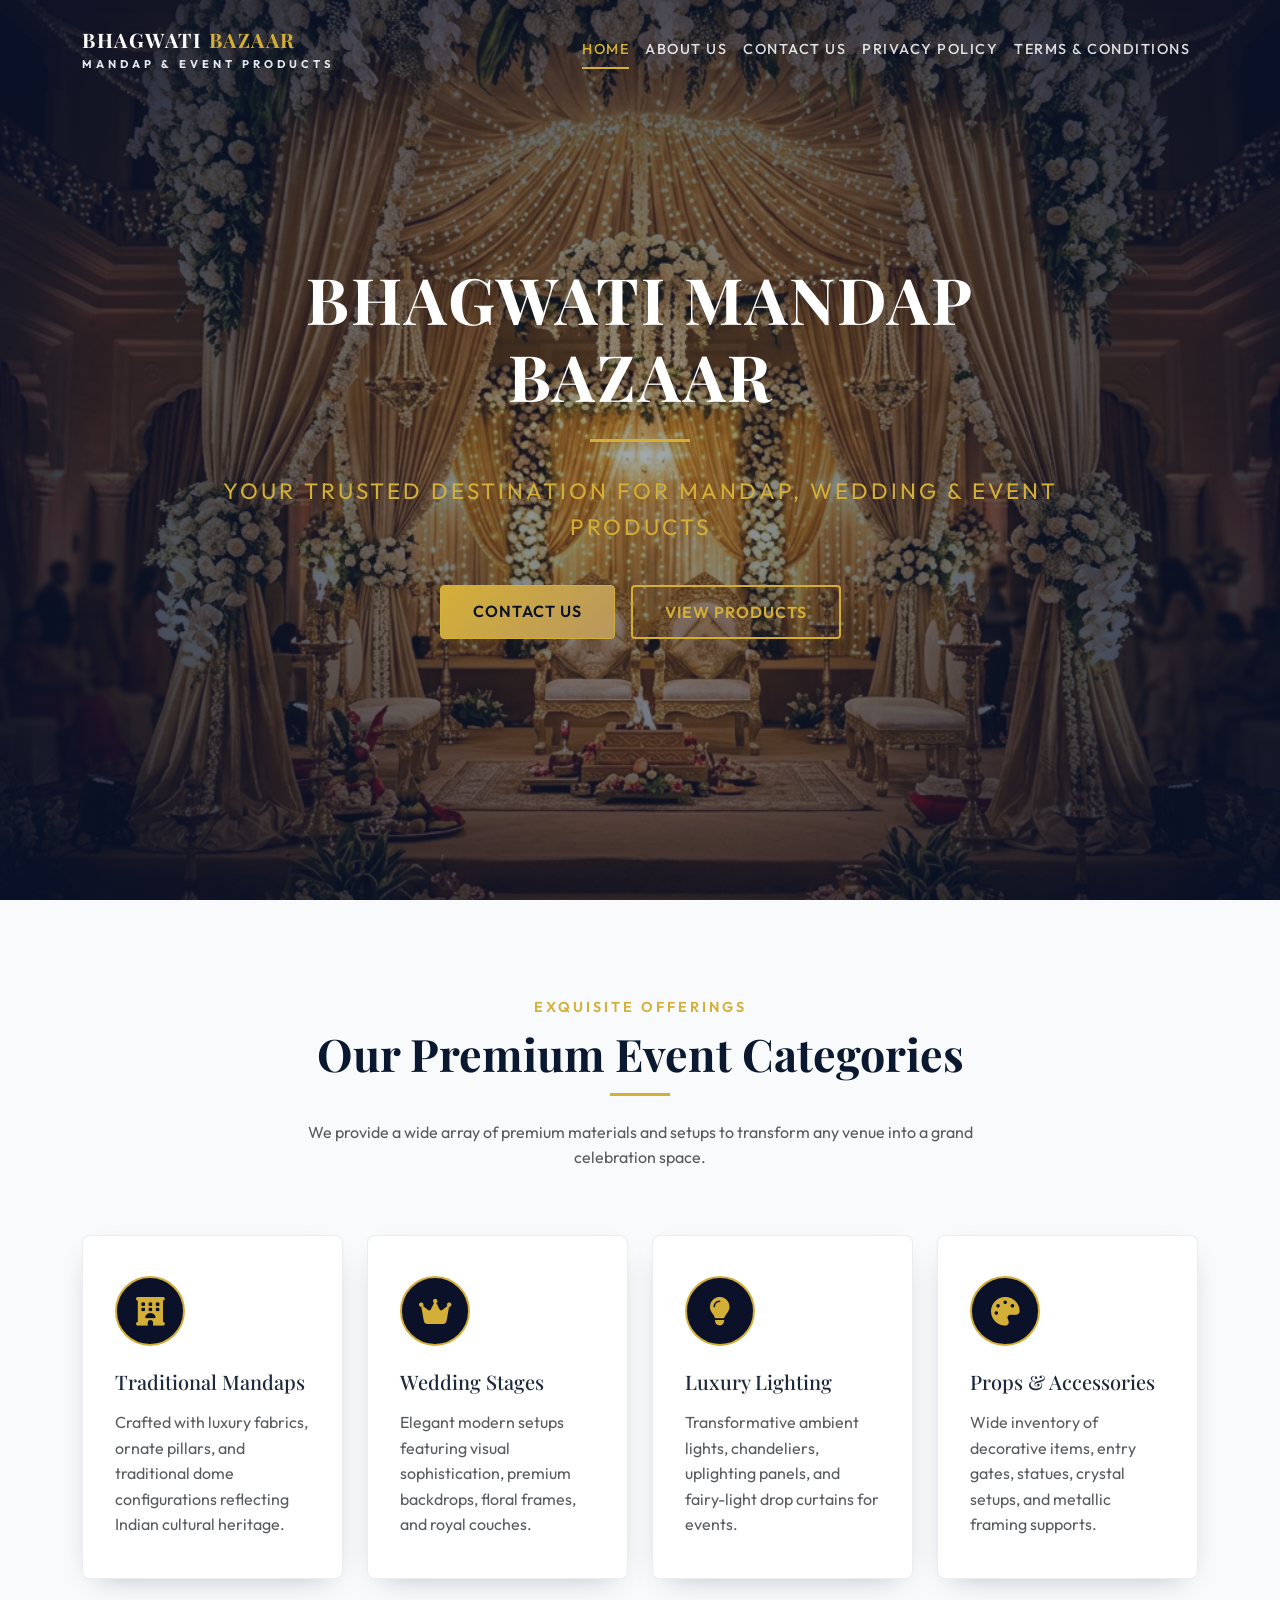
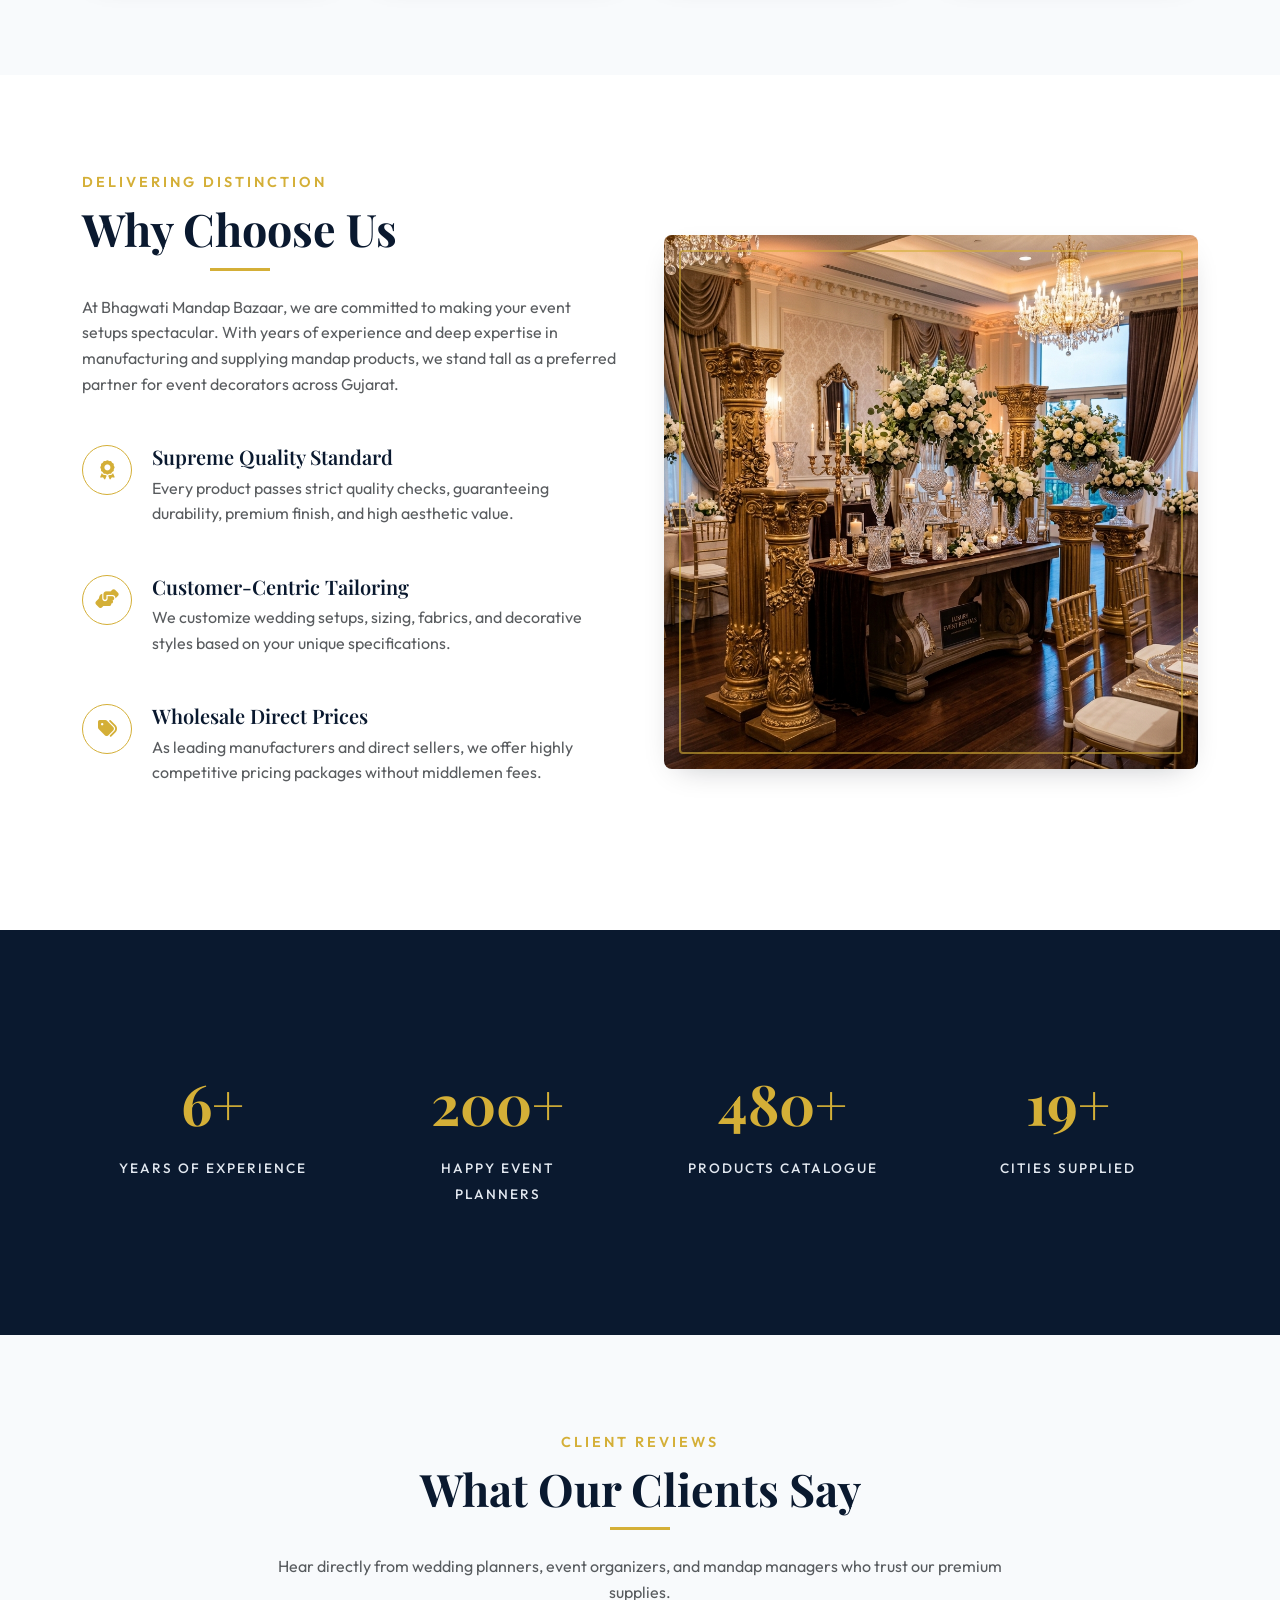
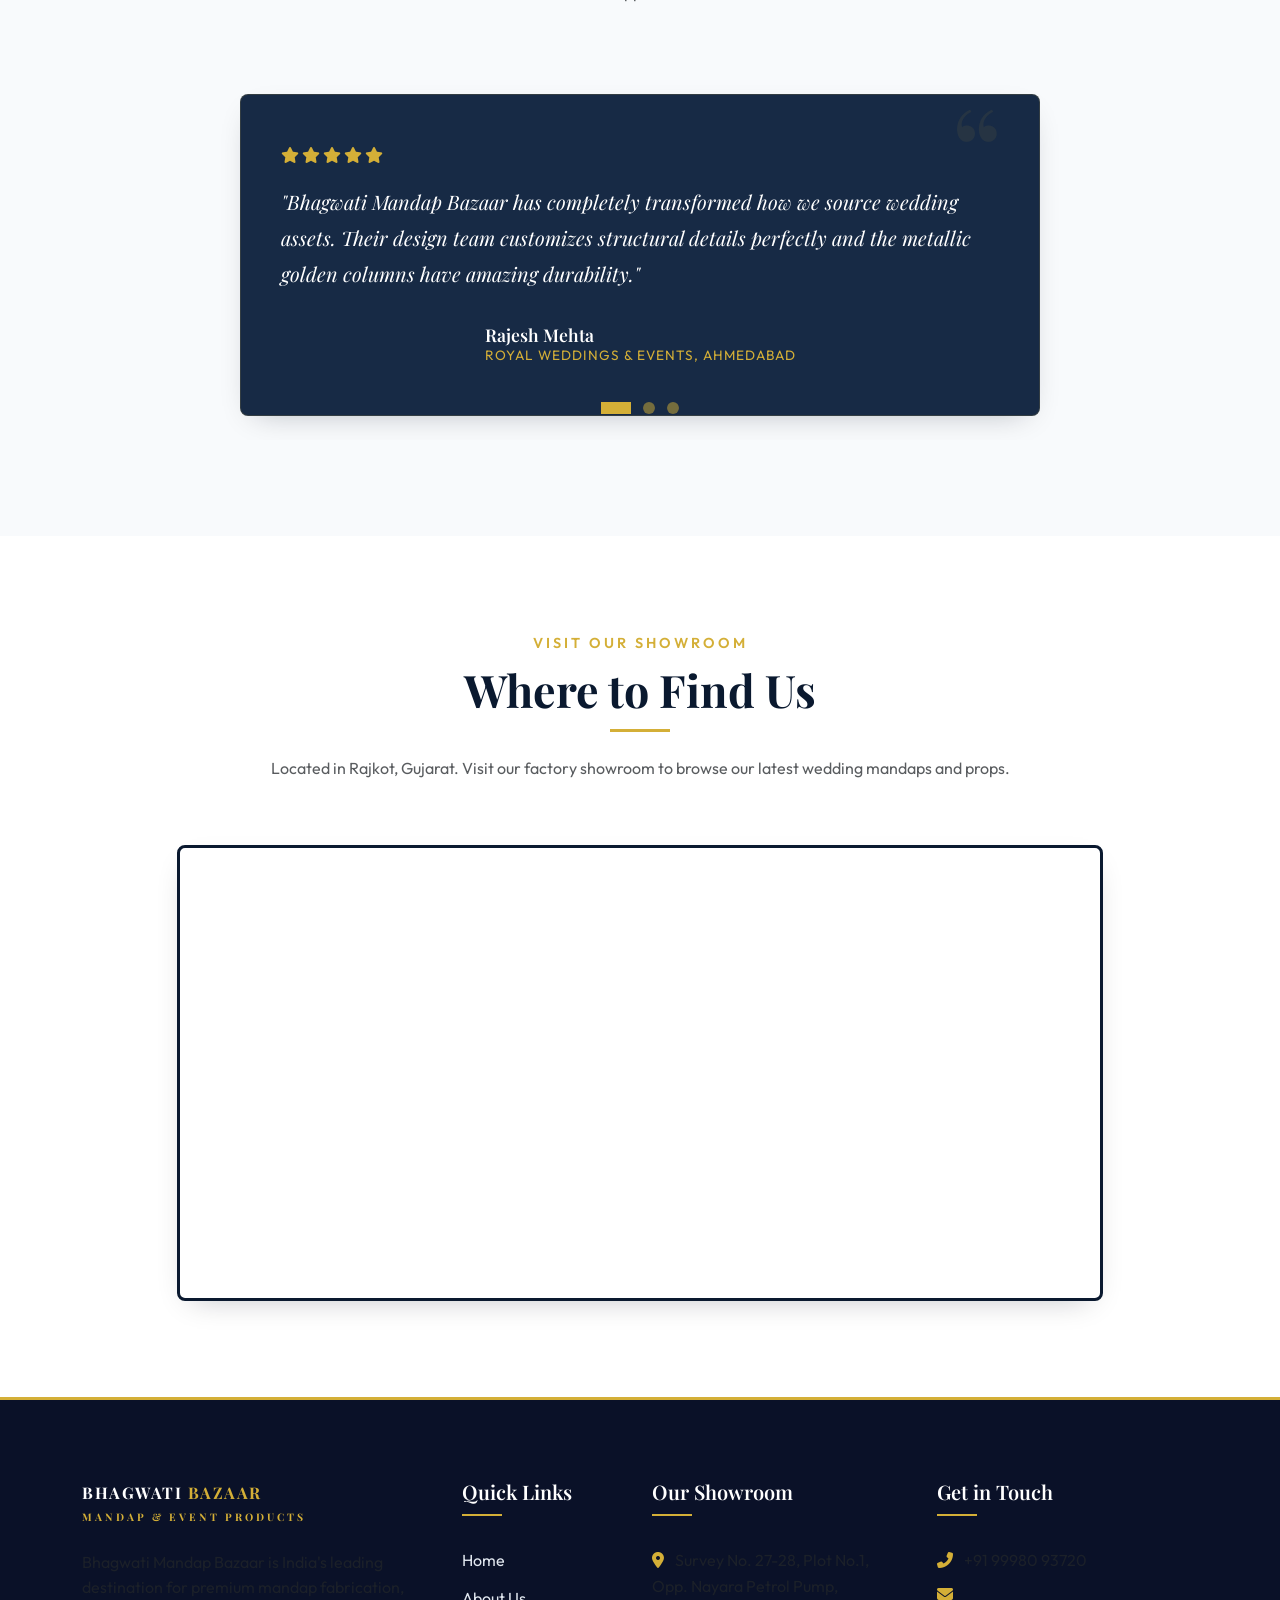
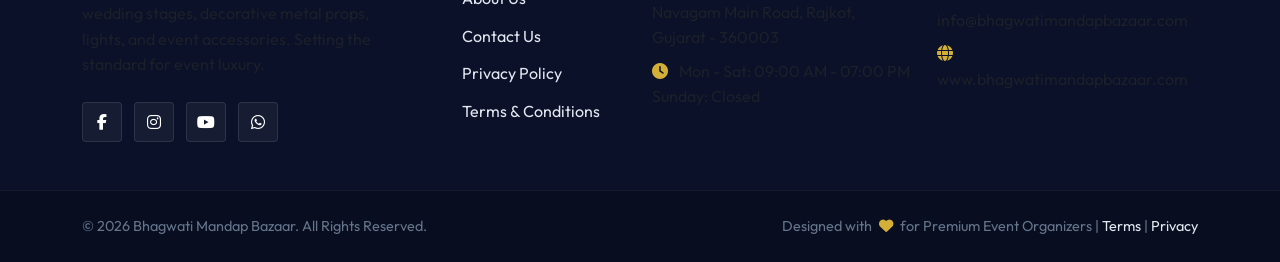
==== commit 2d8f3d51: "Update index.html" ====
--- a/bhagwati mandap bazaar/index.html
+++ b/bhagwati mandap bazaar/index.html
@@ -364,7 +364,7 @@
                         <h5 class="text-white">Get in Touch</h5>
                         <p class="text-muted mb-2">
                             <i class="fas fa-phone-alt text-gold me-2"></i>
-                            <a href="tel:+919876543210" class="text-muted text-decoration-none">+91 98765 43210</a>
+                            <a href="tel:+919998093720" class="text-muted text-decoration-none">+91 99980 93720</a>
                         </p>
                         <p class="text-muted mb-2">
                             <i class="fas fa-envelope text-gold me-2"></i>
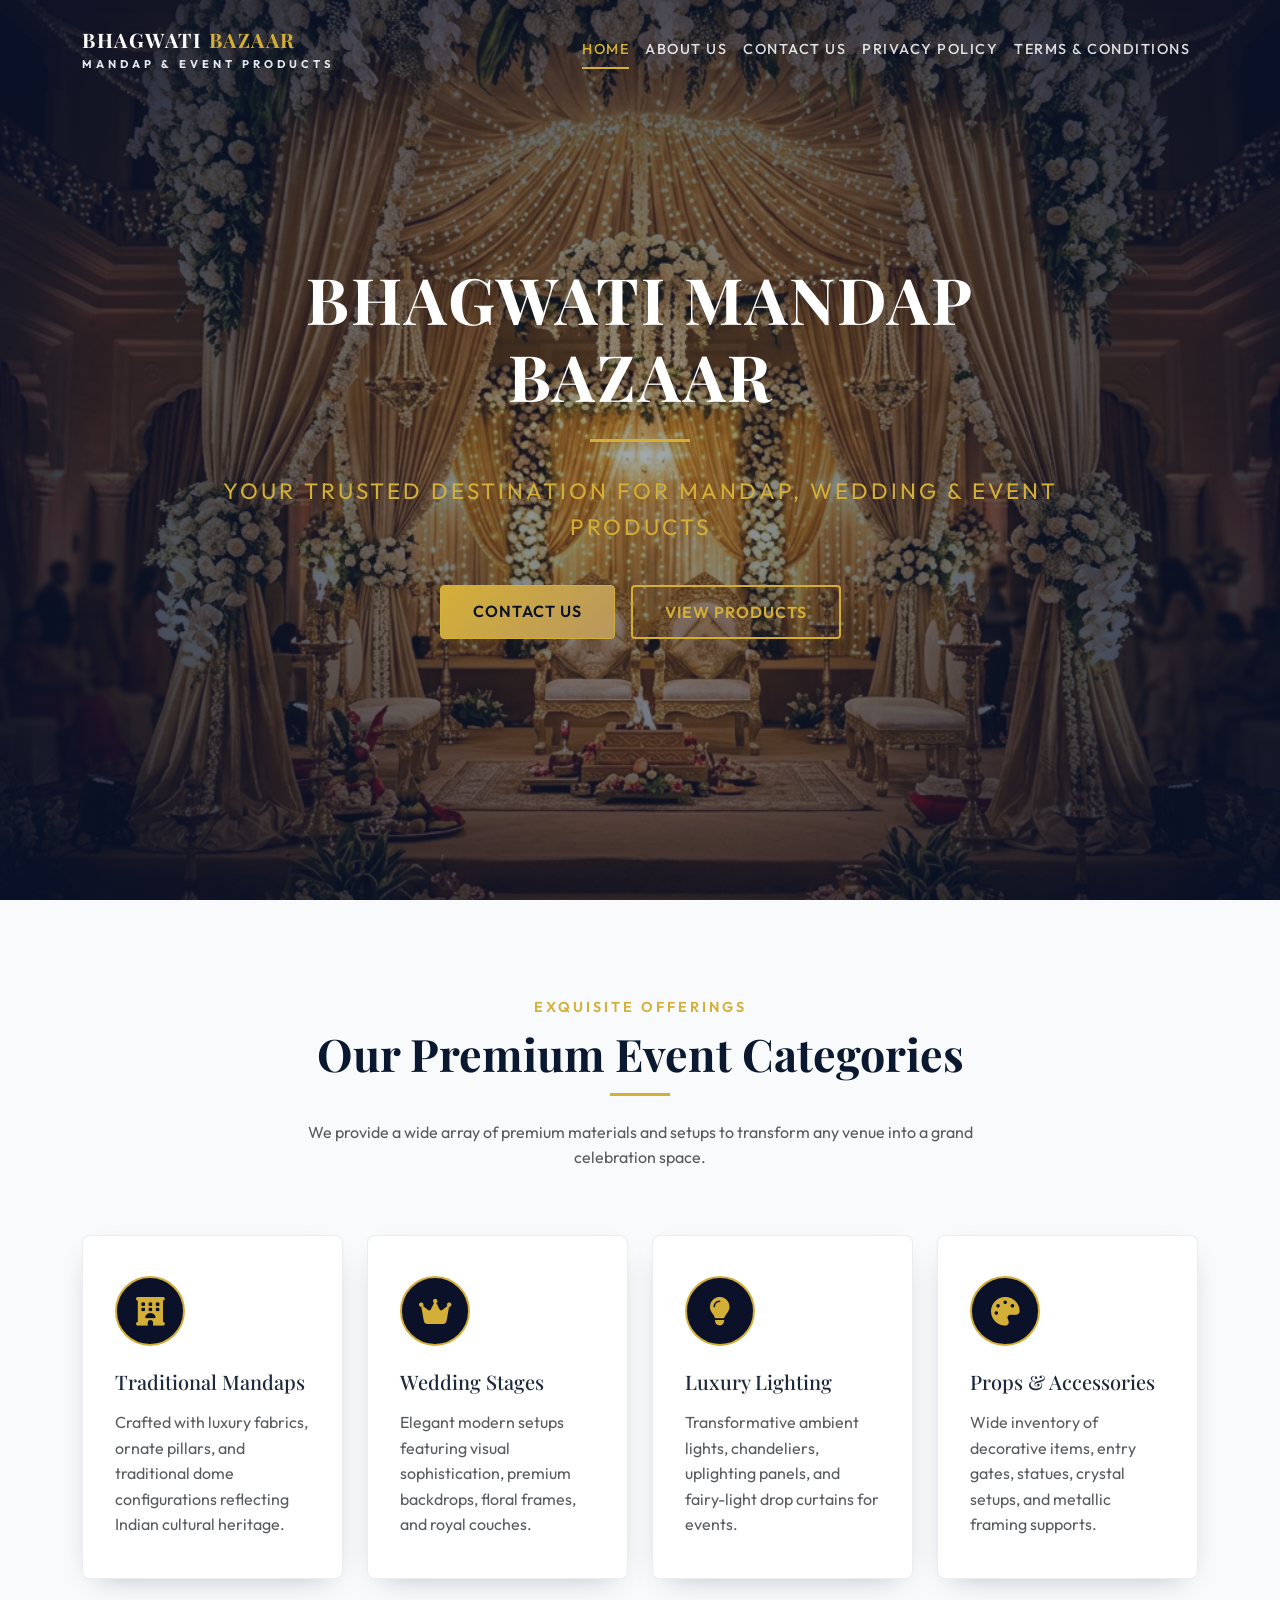
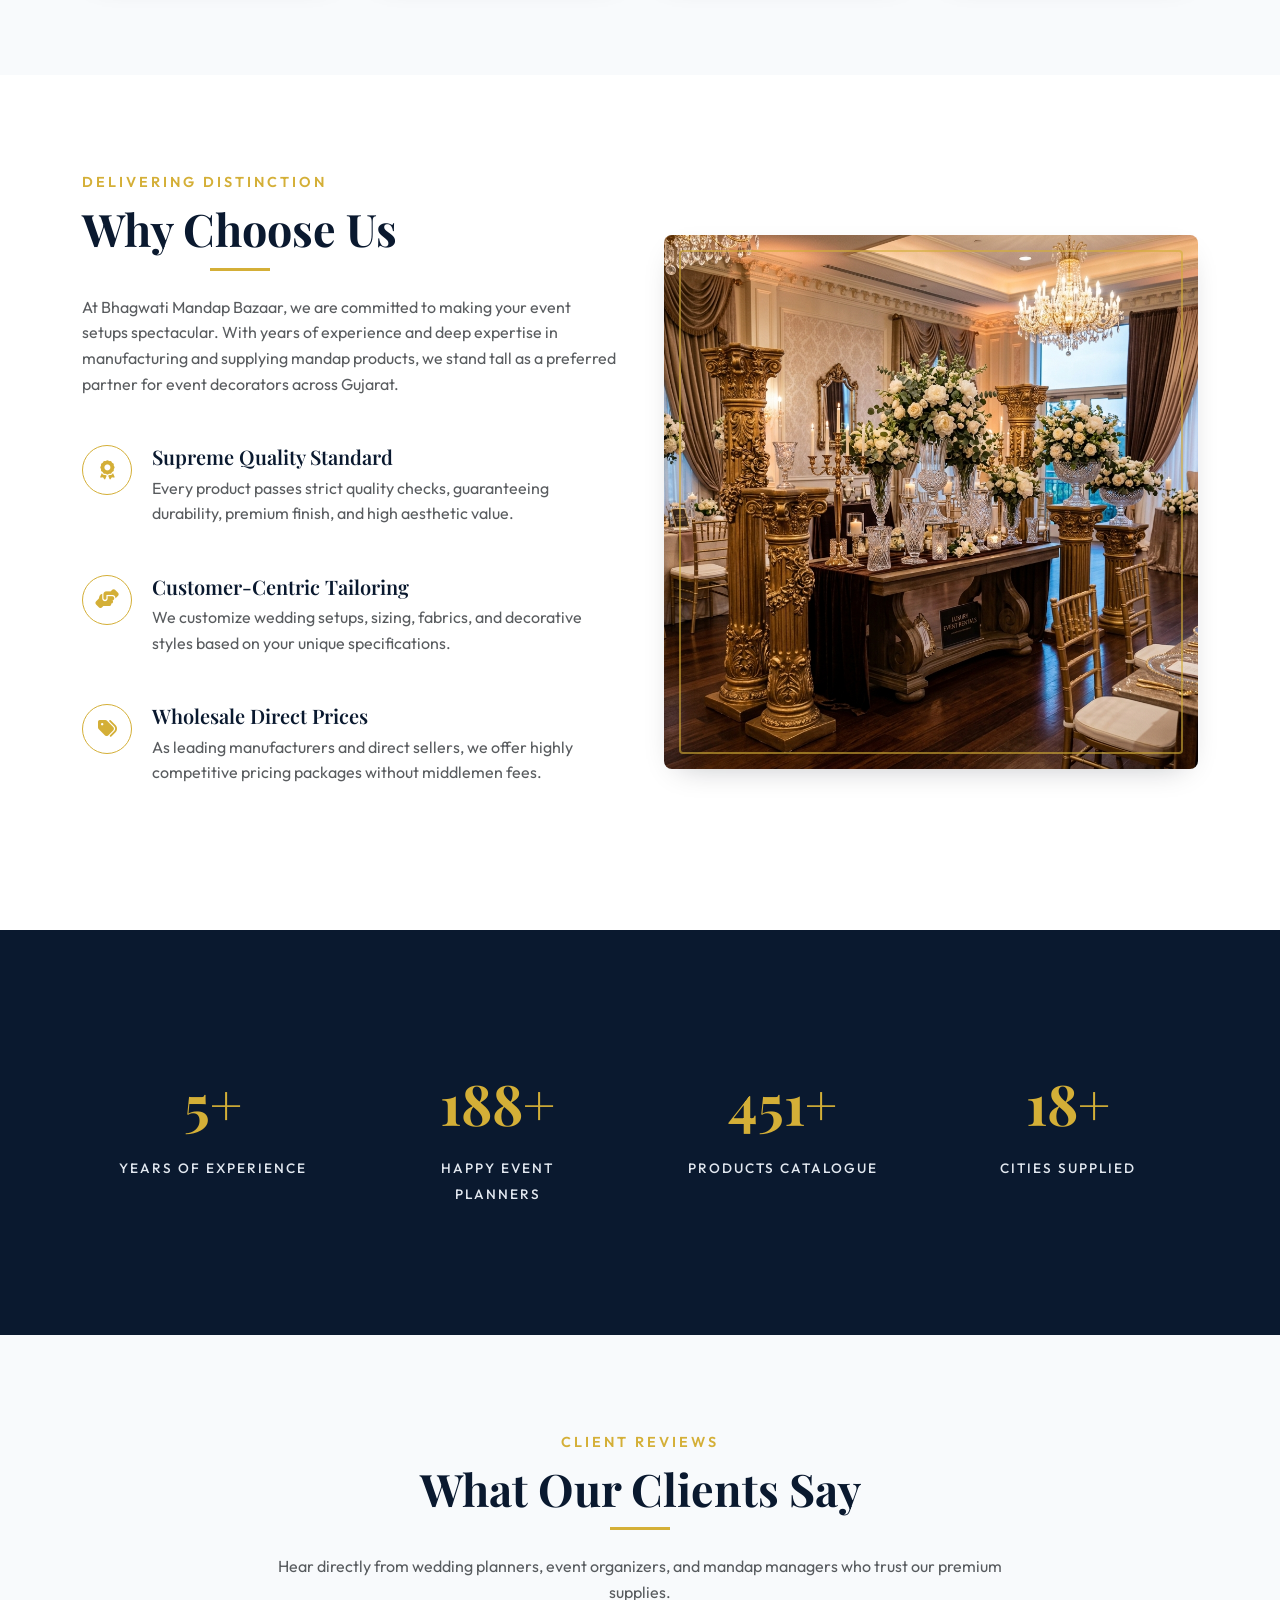
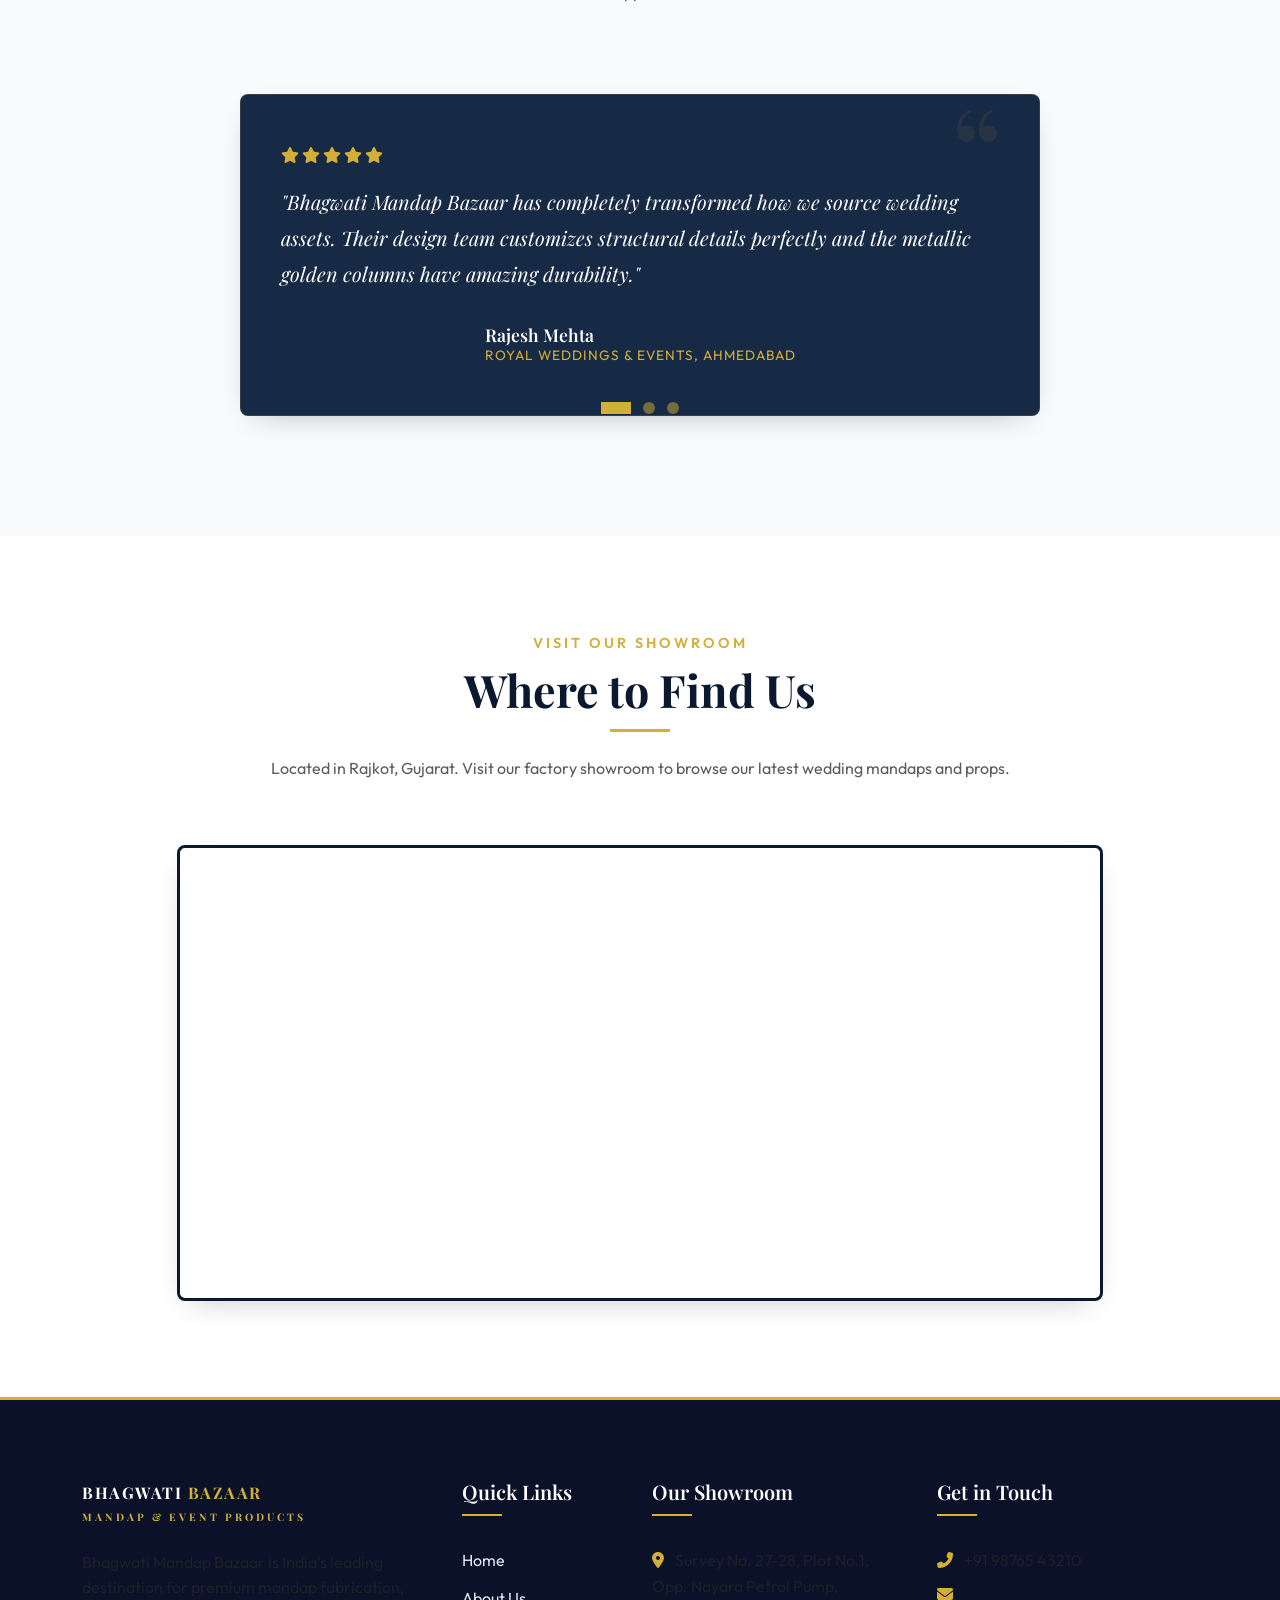
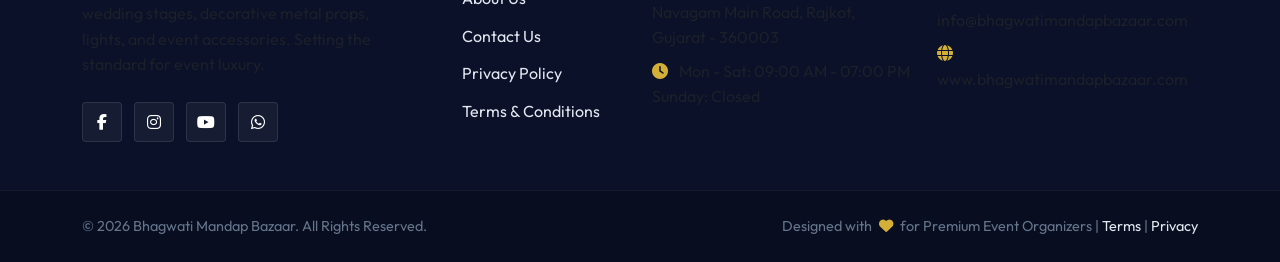
==== commit 24038ef2: "Add files via upload" ====
--- a/bhagwati mandap bazaar/index.html
+++ b/bhagwati mandap bazaar/index.html
@@ -364,7 +364,7 @@
                         <h5 class="text-white">Get in Touch</h5>
                         <p class="text-muted mb-2">
                             <i class="fas fa-phone-alt text-gold me-2"></i>
-                            <a href="tel:+919998093720" class="text-muted text-decoration-none">+91 99980 93720</a>
+                            <a href="tel:+919876543210" class="text-muted text-decoration-none">+91 98765 43210</a>
                         </p>
                         <p class="text-muted mb-2">
                             <i class="fas fa-envelope text-gold me-2"></i>
--- a/bhagwati mandap bazaar/css/style.css
+++ b/bhagwati mandap bazaar/css/style.css
@@ -39,7 +39,12 @@
     overflow-x: hidden;
 }
 
-h1, h2, h3, h4, h5, h6 {
+h1,
+h2,
+h3,
+h4,
+h5,
+h6 {
     font-family: var(--font-heading);
     font-weight: 600;
     color: var(--navy-deep);
@@ -49,13 +54,16 @@
 ::-webkit-scrollbar {
     width: 8px;
 }
+
 ::-webkit-scrollbar-track {
     background: var(--navy-dark);
 }
+
 ::-webkit-scrollbar-thumb {
     background: var(--gold-primary);
     border-radius: 4px;
 }
+
 ::-webkit-scrollbar-thumb:hover {
     background: var(--gold-dark);
 }
@@ -189,7 +197,8 @@
     opacity: 0.85;
 }
 
-.nav-link:hover, .nav-link.active {
+.nav-link:hover,
+.nav-link.active {
     color: var(--gold-primary) !important;
     opacity: 1;
 }
@@ -205,7 +214,8 @@
     transition: var(--transition-smooth);
 }
 
-.nav-link:hover::after, .nav-link.active::after {
+.nav-link:hover::after,
+.nav-link.active::after {
     width: 100%;
 }
 
@@ -242,7 +252,7 @@
     width: 100%;
     height: 100%;
     background: radial-gradient(circle, rgba(23, 42, 69, 0.4) 0%, rgba(10, 17, 40, 0.95) 100%),
-                url('../images/hero-bg.png') no-repeat center center / cover;
+        url('../images/hero-bg.png') no-repeat center center / cover;
     z-index: -1;
 }
 
@@ -323,7 +333,7 @@
     color: var(--text-light);
 }
 
-.page-header .breadcrumb-item + .breadcrumb-item::before {
+.page-header .breadcrumb-item+.breadcrumb-item::before {
     color: rgba(212, 175, 55, 0.5);
 }
 
@@ -636,7 +646,8 @@
     margin-bottom: 0.3rem;
 }
 
-.contact-info-details p, .contact-info-details a {
+.contact-info-details p,
+.contact-info-details a {
     color: var(--text-light);
     margin-bottom: 0;
     text-decoration: none;
@@ -907,7 +918,7 @@
     opacity: 0;
     transform: translateY(30px);
     transition: opacity 0.8s cubic-bezier(0.16, 1, 0.3, 1),
-                transform 0.8s cubic-bezier(0.16, 1, 0.3, 1);
+        transform 0.8s cubic-bezier(0.16, 1, 0.3, 1);
 }
 
 .animate-on-scroll.animated {
@@ -916,11 +927,25 @@
 }
 
 /* Delay modifiers for stagger entries */
-.delay-100 { transition-delay: 100ms; }
-.delay-200 { transition-delay: 200ms; }
-.delay-300 { transition-delay: 300ms; }
-.delay-400 { transition-delay: 400ms; }
-.delay-500 { transition-delay: 500ms; }
+.delay-100 {
+    transition-delay: 100ms;
+}
+
+.delay-200 {
+    transition-delay: 200ms;
+}
+
+.delay-300 {
+    transition-delay: 300ms;
+}
+
+.delay-400 {
+    transition-delay: 400ms;
+}
+
+.delay-500 {
+    transition-delay: 500ms;
+}
 
 /* Custom Map Placeholder Styling */
 .map-container {
@@ -996,7 +1021,7 @@
         border: 1px solid rgba(214, 175, 55, 0.2);
         margin-top: 1rem;
     }
-    
+
     .nav-link::after {
         display: none;
     }
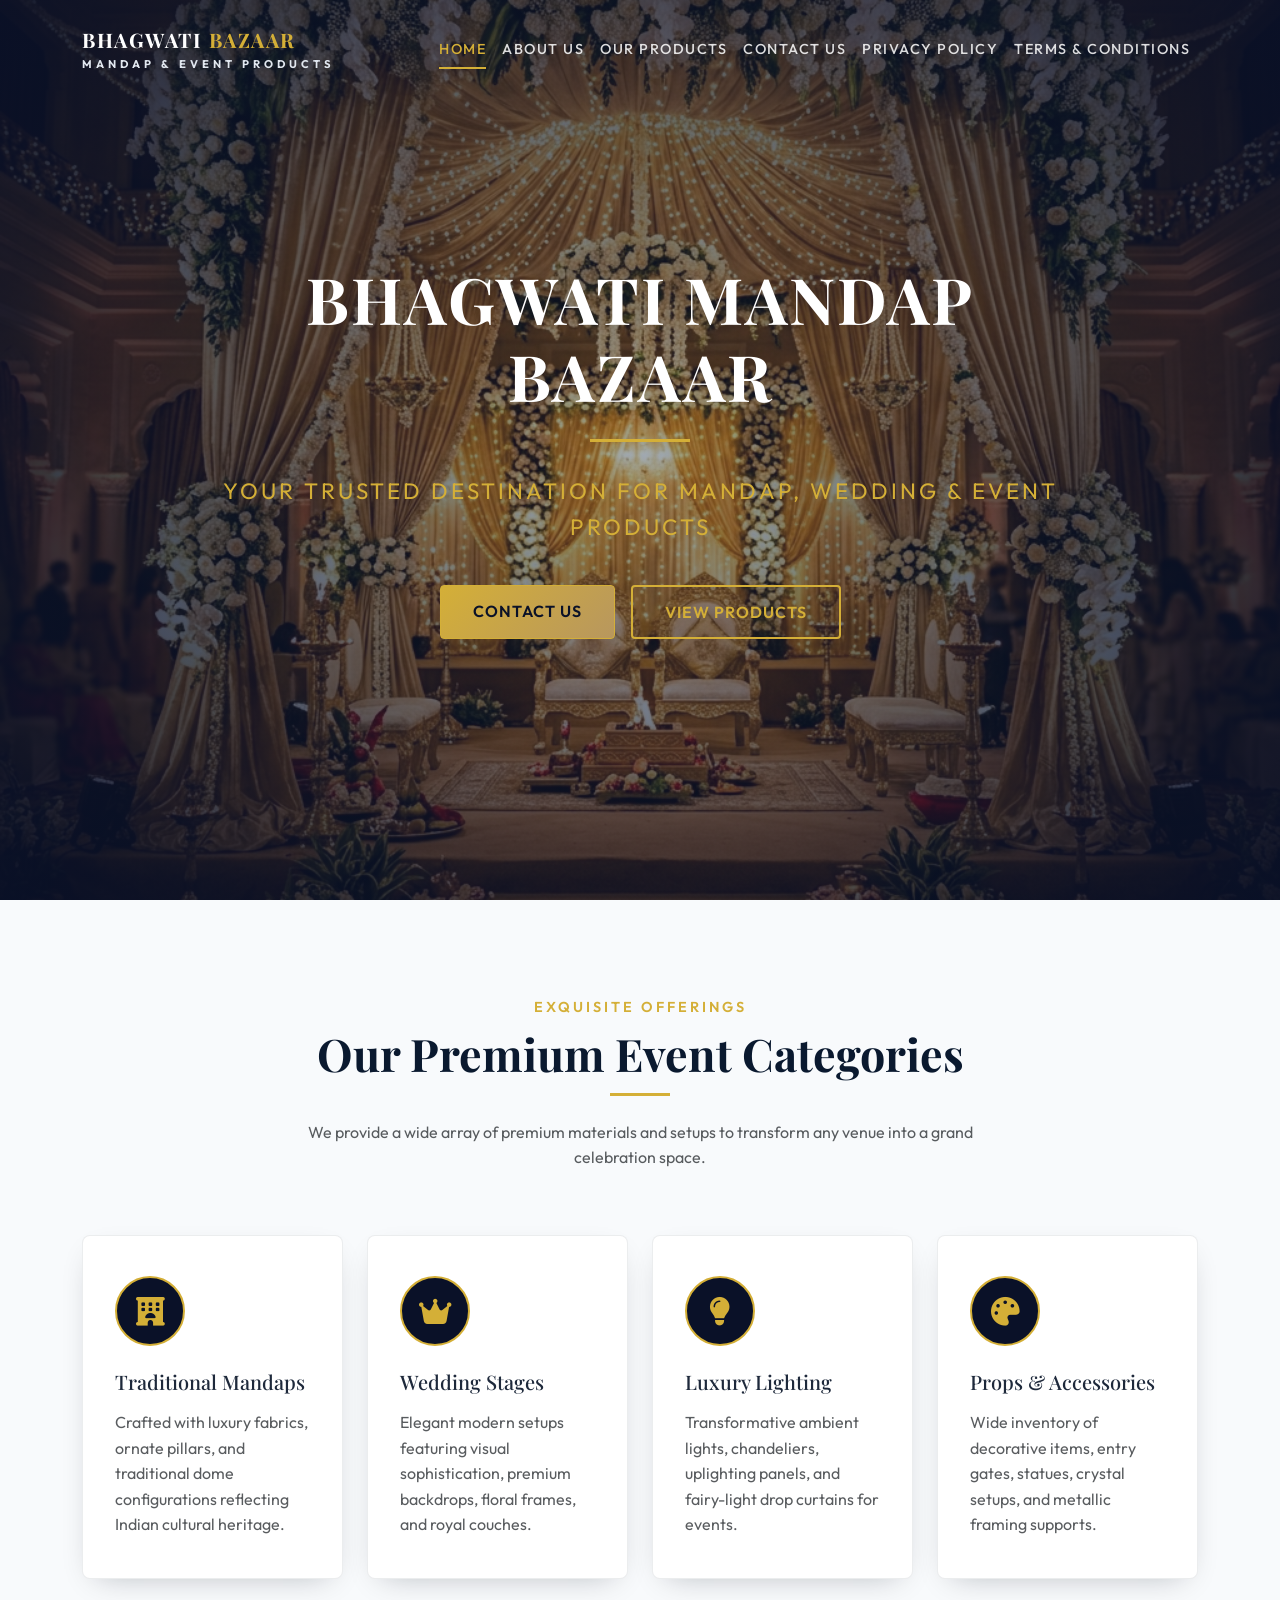
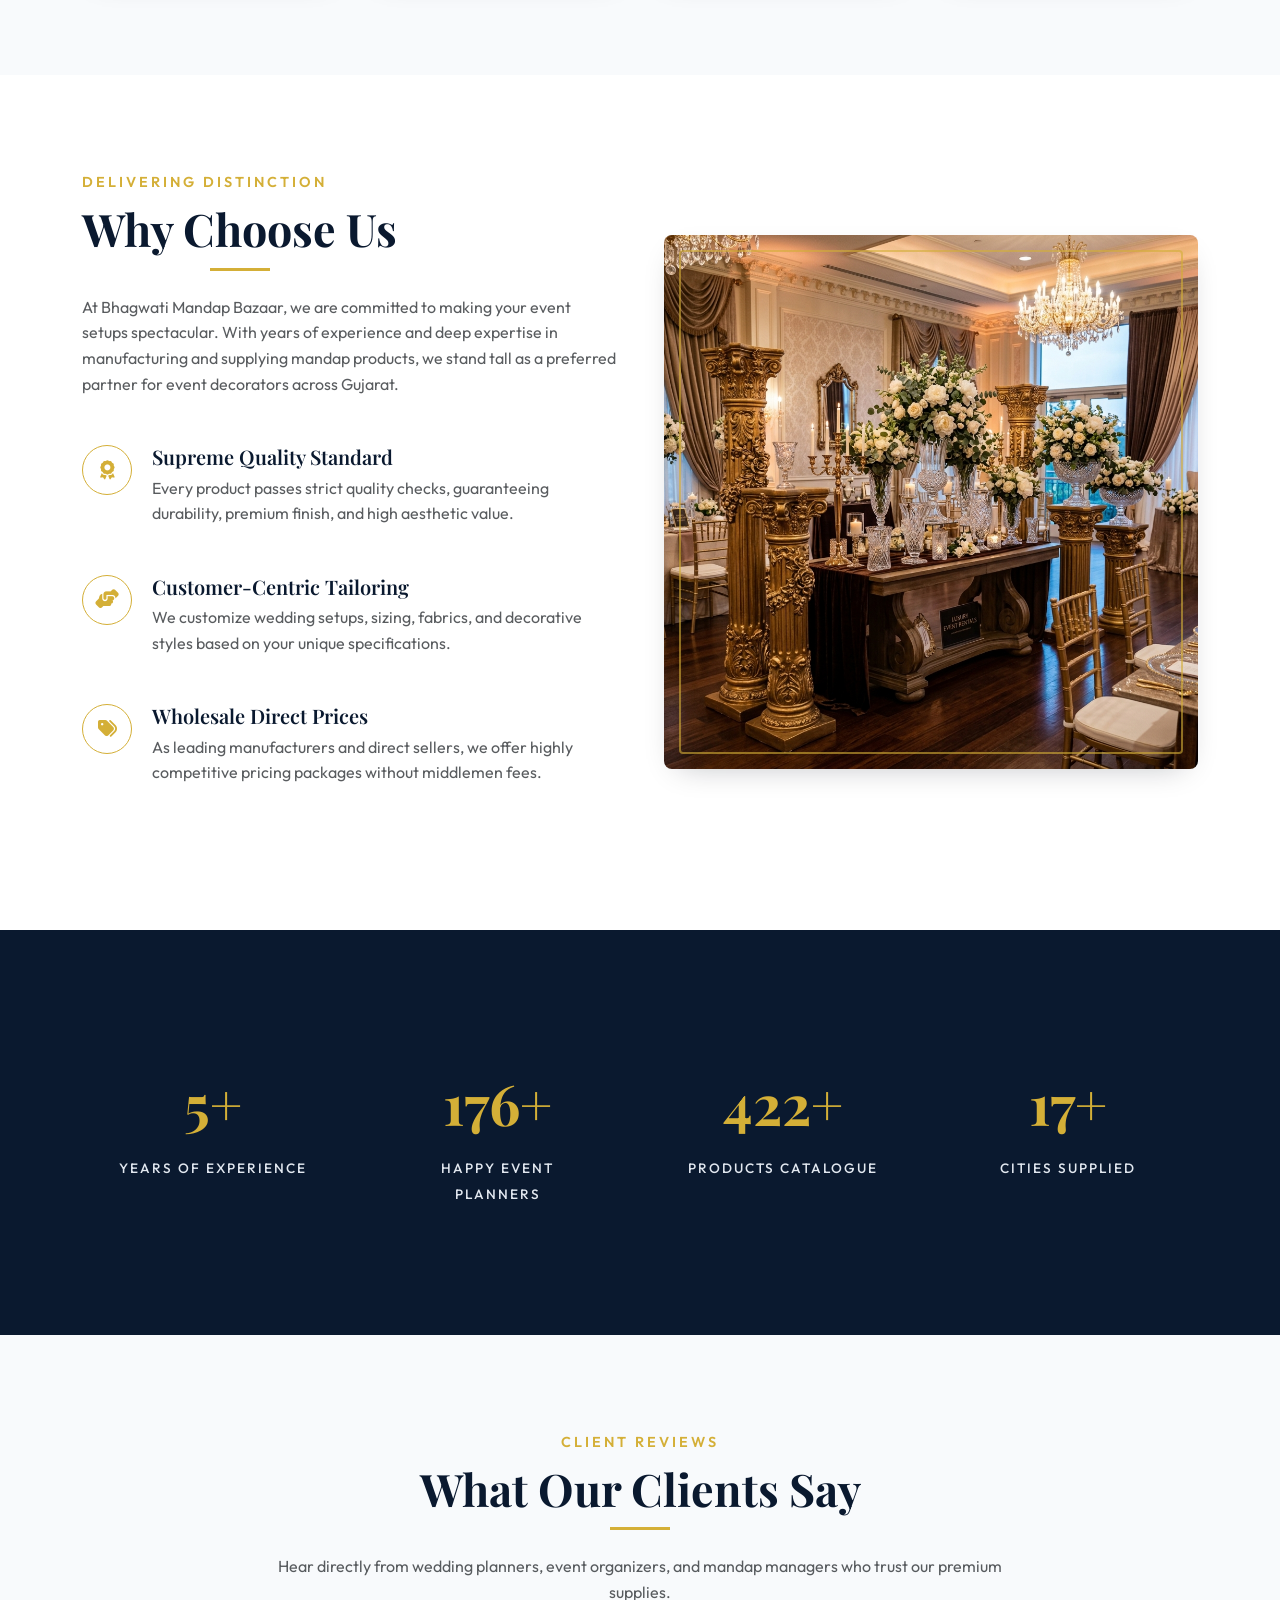
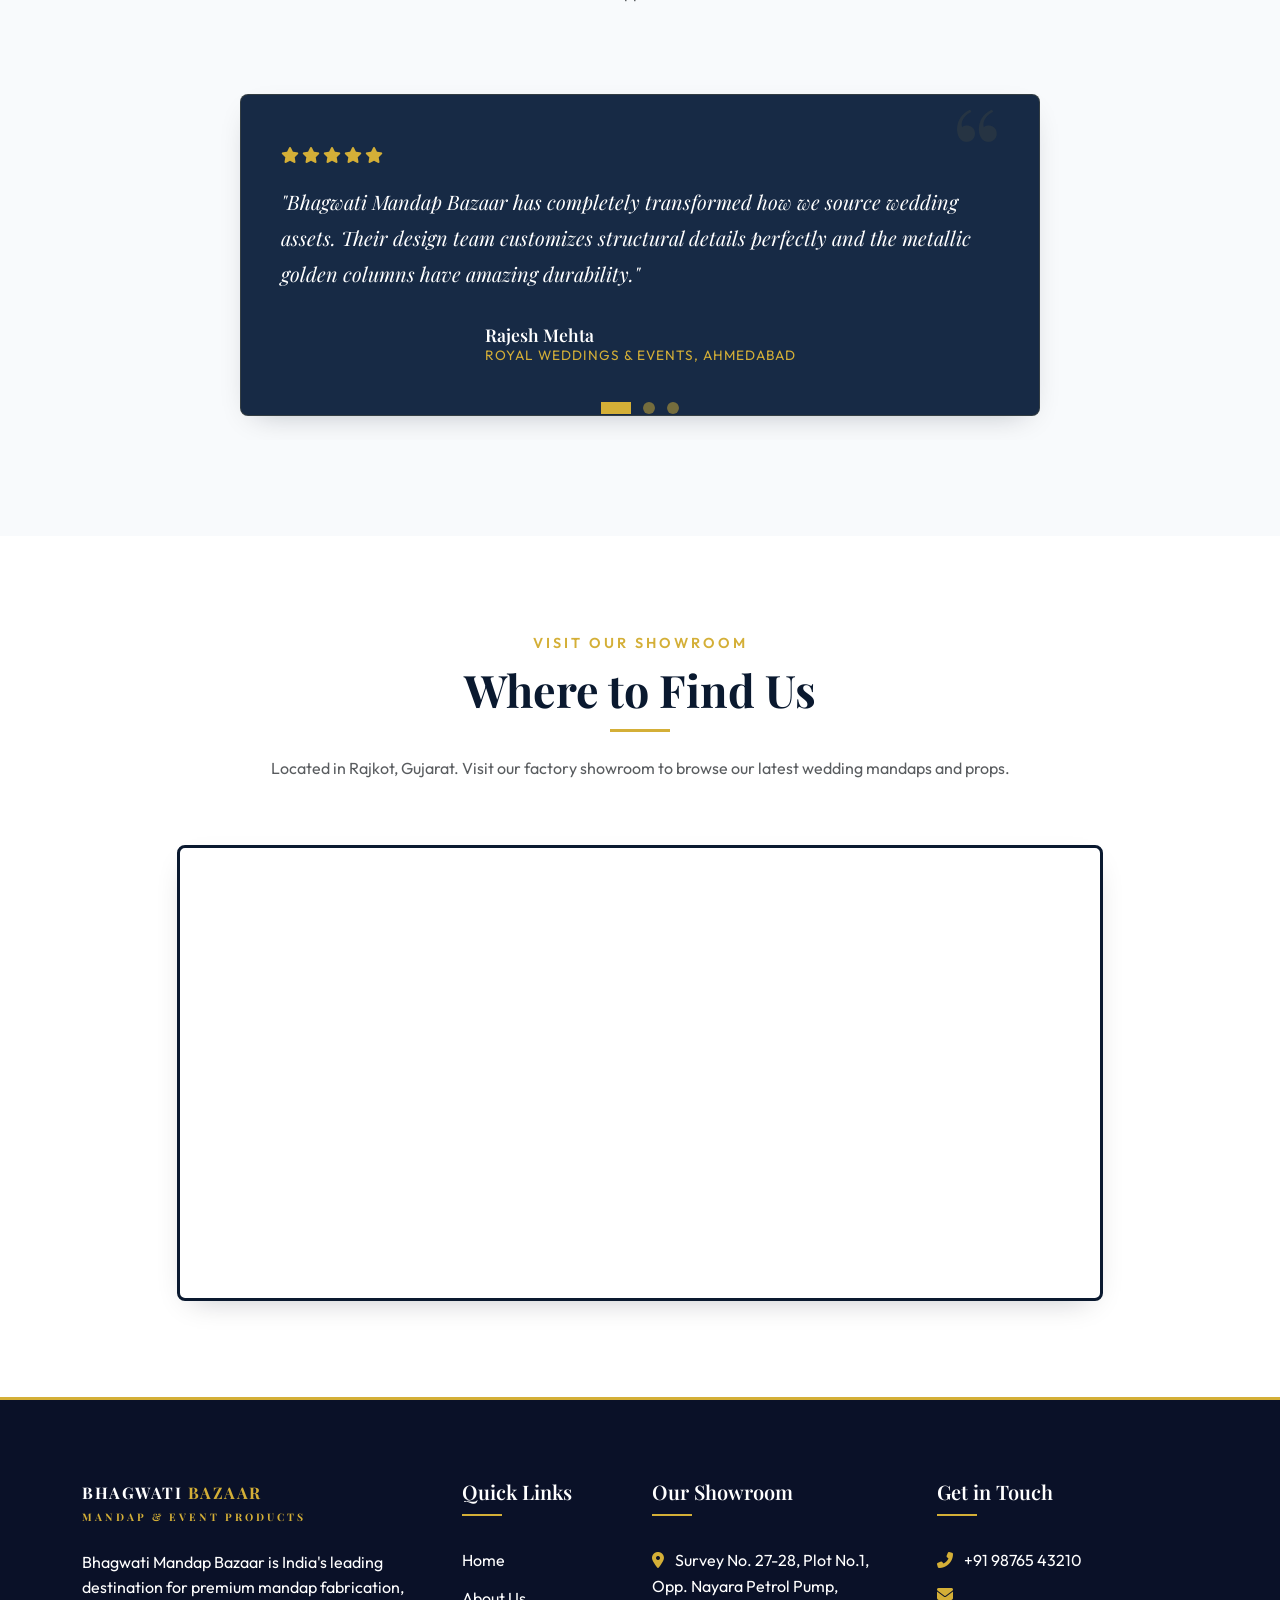
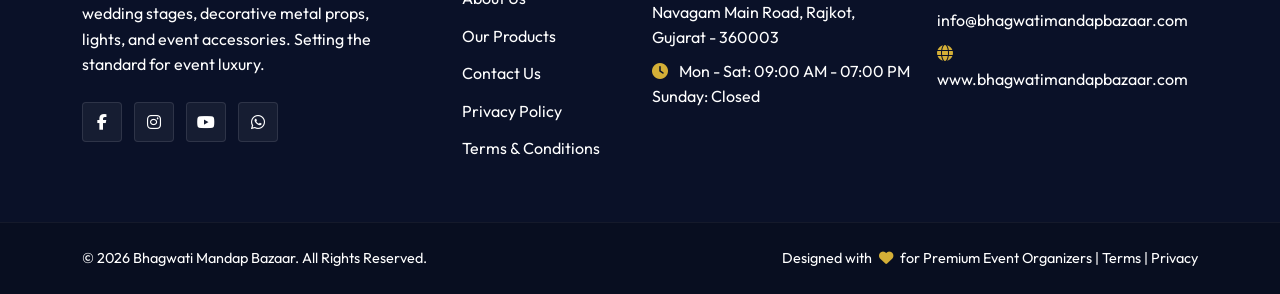
==== commit df667145: "Add files via upload" ====
--- a/bhagwati mandap bazaar/index.html
+++ b/bhagwati mandap bazaar/index.html
@@ -48,6 +48,9 @@
                         <a class="nav-link" href="about.html">About Us</a>
                     </li>
                     <li class="nav-item">
+                        <a class="nav-link" href="products.html">Our Products</a>
+                    </li>
+                    <li class="nav-item">
                         <a class="nav-link" href="contact.html">Contact Us</a>
                     </li>
                     <li class="nav-item">
@@ -72,7 +75,7 @@
                     <p class="hero-subtitle">Your Trusted Destination for Mandap, Wedding & Event Products</p>
                     <div class="d-flex flex-column flex-sm-row justify-content-center gap-3">
                         <a href="contact.html" class="btn btn-gold">CONTACT US</a>
-                        <a href="#features" class="btn btn-outline-gold">VIEW PRODUCTS</a>
+                        <a href="products.html" class="btn btn-outline-gold">VIEW PRODUCTS</a>
                     </div>
                 </div>
             </div>
@@ -338,6 +341,7 @@
                         <ul class="footer-links">
                             <li><a href="index.html">Home</a></li>
                             <li><a href="about.html">About Us</a></li>
+                            <li><a href="products.html">Our Products</a></li>
                             <li><a href="contact.html">Contact Us</a></li>
                             <li><a href="privacy-policy.html">Privacy Policy</a></li>
                             <li><a href="terms.html">Terms & Conditions</a></li>
--- a/bhagwati mandap bazaar/css/style.css
+++ b/bhagwati mandap bazaar/css/style.css
@@ -16,7 +16,7 @@
     --white: #FFFFFF;
     --light-bg: #F8FAFC;
     --text-dark: #1E293B;
-    --text-muted: #64748B;
+    --text-muted: #FFFFFF;
     --text-light: #E2E8F0;
     --font-heading: 'Playfair Display', serif;
     --font-body: 'Outfit', sans-serif;
@@ -803,9 +803,18 @@
 /* Footer Section */
 .footer {
     background-color: var(--navy-dark);
-    color: var(--text-light);
+    color: var(--white);
     border-top: 3px solid var(--gold-primary);
     font-family: var(--font-body);
+}
+
+.footer .text-muted {
+    color: var(--white) !important;
+    transition: var(--transition-smooth);
+}
+
+.footer a.text-muted:hover {
+    color: var(--gold-primary) !important;
 }
 
 .footer-top {
@@ -839,7 +848,7 @@
     text-transform: uppercase;
     letter-spacing: 3px;
     display: block;
-    color: var(--text-muted);
+    color: var(--white);
     margin-top: 0.2rem;
 }
 
@@ -854,7 +863,7 @@
 }
 
 .footer-links a {
-    color: var(--text-light);
+    color: var(--white);
     text-decoration: none;
     transition: var(--transition-smooth);
     display: inline-block;
@@ -901,11 +910,11 @@
 .footer-bottom p {
     margin-bottom: 0;
     font-size: 0.9rem;
-    color: var(--text-muted);
+    color: var(--white);
 }
 
 .footer-bottom a {
-    color: var(--text-light);
+    color: var(--white);
     text-decoration: none;
 }
 
@@ -1026,3 +1035,219 @@
         display: none;
     }
 }
+
+/* Products Page Styling */
+.filter-container {
+    display: flex;
+    justify-content: center;
+    flex-wrap: wrap;
+    gap: 0.75rem;
+    margin-bottom: 3.5rem;
+}
+
+.filter-btn {
+    background: transparent;
+    border: 1.5px solid var(--gold-primary);
+    color: var(--navy-deep);
+    font-family: var(--font-body);
+    font-weight: 600;
+    padding: 0.6rem 1.8rem;
+    border-radius: 50px;
+    font-size: 0.9rem;
+    letter-spacing: 0.5px;
+    transition: var(--transition-smooth);
+}
+
+.filter-btn:hover,
+.filter-btn.active {
+    background: linear-gradient(135deg, var(--gold-primary), var(--gold-dark));
+    color: var(--navy-dark);
+    box-shadow: 0 5px 15px rgba(212, 175, 55, 0.3);
+    border-color: var(--gold-primary);
+}
+
+.product-card {
+    background: var(--white);
+    border: 1px solid rgba(10, 25, 47, 0.08);
+    border-radius: 8px;
+    overflow: hidden;
+    box-shadow: var(--shadow-premium);
+    transition: var(--transition-smooth);
+    height: 100%;
+    display: flex;
+    flex-direction: column;
+}
+
+.product-card:hover {
+    transform: translateY(-8px);
+    box-shadow: var(--shadow-premium-hover);
+    border-color: rgba(212, 175, 55, 0.25);
+}
+
+.product-img-wrapper {
+    position: relative;
+    height: 280px;
+    overflow: hidden;
+    background-color: var(--navy-dark);
+    cursor: zoom-in;
+}
+
+.product-img-wrapper img {
+    width: 100%;
+    height: 100%;
+    object-fit: cover;
+    transition: var(--transition-smooth);
+}
+
+.product-card:hover .product-img-wrapper img {
+    transform: scale(1.08);
+    opacity: 0.9;
+}
+
+.product-badge {
+    position: absolute;
+    top: 15px;
+    right: 15px;
+    background: var(--navy-dark);
+    color: var(--gold-primary);
+    border: 1px solid var(--gold-primary);
+    padding: 0.4rem 1rem;
+    font-size: 0.75rem;
+    font-weight: 600;
+    text-transform: uppercase;
+    letter-spacing: 1px;
+    border-radius: 4px;
+    z-index: 2;
+}
+
+.product-info {
+    padding: 1.8rem;
+    display: flex;
+    flex-direction: column;
+    flex-grow: 1;
+}
+
+.product-title {
+    font-size: 1.35rem;
+    font-weight: 700;
+    margin-bottom: 0.75rem;
+    color: var(--navy-deep);
+}
+
+.product-desc {
+    font-size: 0.95rem;
+    color: #475569;
+    margin-bottom: 1.25rem;
+    flex-grow: 1;
+}
+
+.product-specs {
+    list-style: none;
+    padding: 0;
+    margin: 0 0 1.5rem 0;
+    border-top: 1px solid rgba(10, 25, 47, 0.05);
+    padding-top: 1rem;
+}
+
+.product-specs li {
+    font-size: 0.85rem;
+    color: #64748B;
+    margin-bottom: 0.4rem;
+    display: flex;
+    justify-content: space-between;
+}
+
+.product-specs li strong {
+    color: var(--navy-deep);
+}
+
+.product-btn {
+    margin-top: auto;
+}
+
+/* Lightbox Modal */
+.lightbox-modal {
+    position: fixed;
+    top: 0;
+    left: 0;
+    width: 100%;
+    height: 100%;
+    background-color: rgba(10, 17, 40, 0.95);
+    z-index: 10000;
+    display: none;
+    align-items: center;
+    justify-content: center;
+    opacity: 0;
+    transition: opacity 0.3s ease;
+}
+
+.lightbox-modal.show {
+    display: flex;
+    opacity: 1;
+}
+
+.lightbox-content {
+    position: relative;
+    max-width: 90%;
+    max-height: 85%;
+    display: flex;
+    flex-direction: column;
+    align-items: center;
+    animation: zoomIn 0.3s cubic-bezier(0.16, 1, 0.3, 1);
+}
+
+.lightbox-img {
+    max-width: 100%;
+    max-height: 70vh;
+    border: 3px solid var(--gold-primary);
+    border-radius: 4px;
+    box-shadow: 0 20px 50px rgba(0,0,0,0.5);
+    object-fit: contain;
+}
+
+.lightbox-caption {
+    color: var(--white);
+    font-family: var(--font-heading);
+    font-size: 1.5rem;
+    margin-top: 1.5rem;
+    text-align: center;
+    font-weight: 600;
+}
+
+.lightbox-subcaption {
+    color: var(--gold-primary);
+    font-family: var(--font-body);
+    font-size: 0.95rem;
+    margin-top: 0.25rem;
+    text-align: center;
+    text-transform: uppercase;
+    letter-spacing: 1px;
+}
+
+.lightbox-close {
+    position: absolute;
+    top: -50px;
+    right: 0;
+    color: var(--white);
+    font-size: 2.5rem;
+    background: transparent;
+    border: none;
+    cursor: pointer;
+    transition: var(--transition-smooth);
+}
+
+.lightbox-close:hover {
+    color: var(--gold-primary);
+    transform: rotate(90deg);
+}
+
+@keyframes zoomIn {
+    from {
+        transform: scale(0.9);
+        opacity: 0;
+    }
+    to {
+        transform: scale(1);
+        opacity: 1;
+    }
+}
